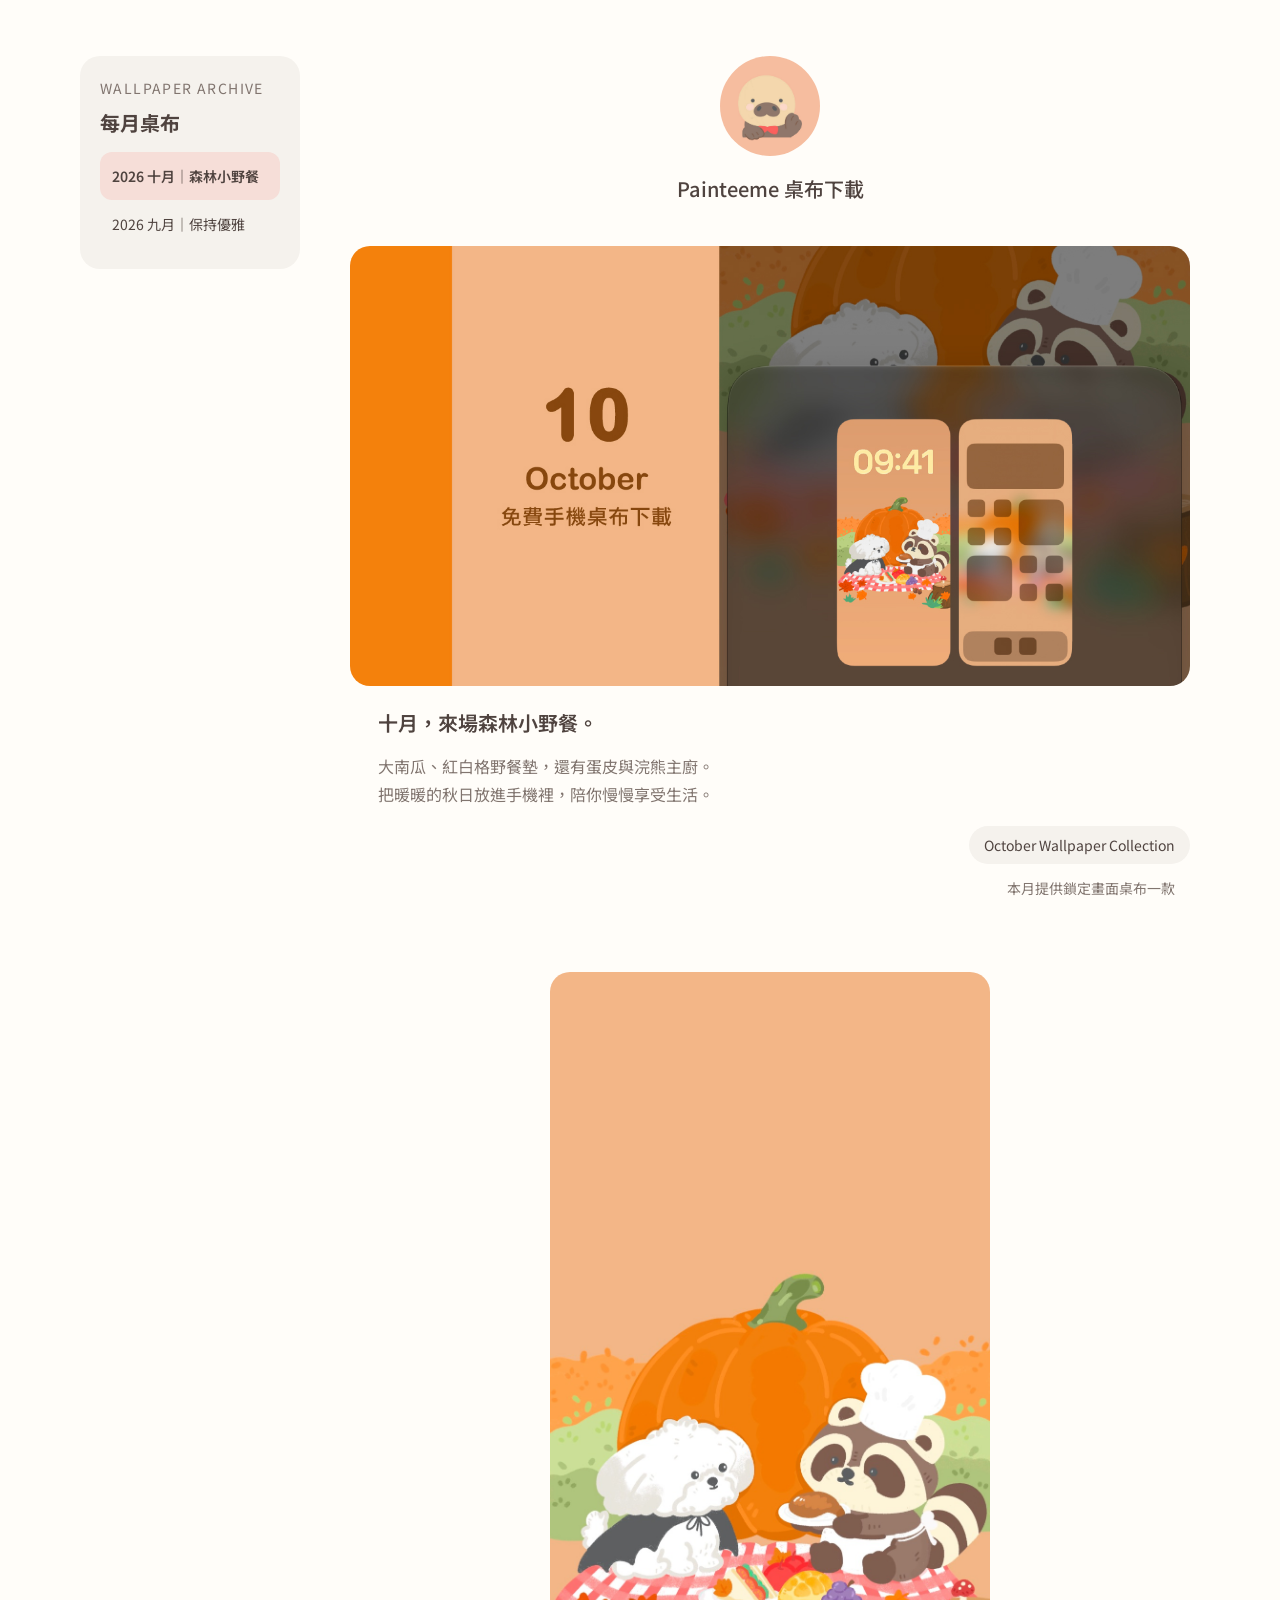
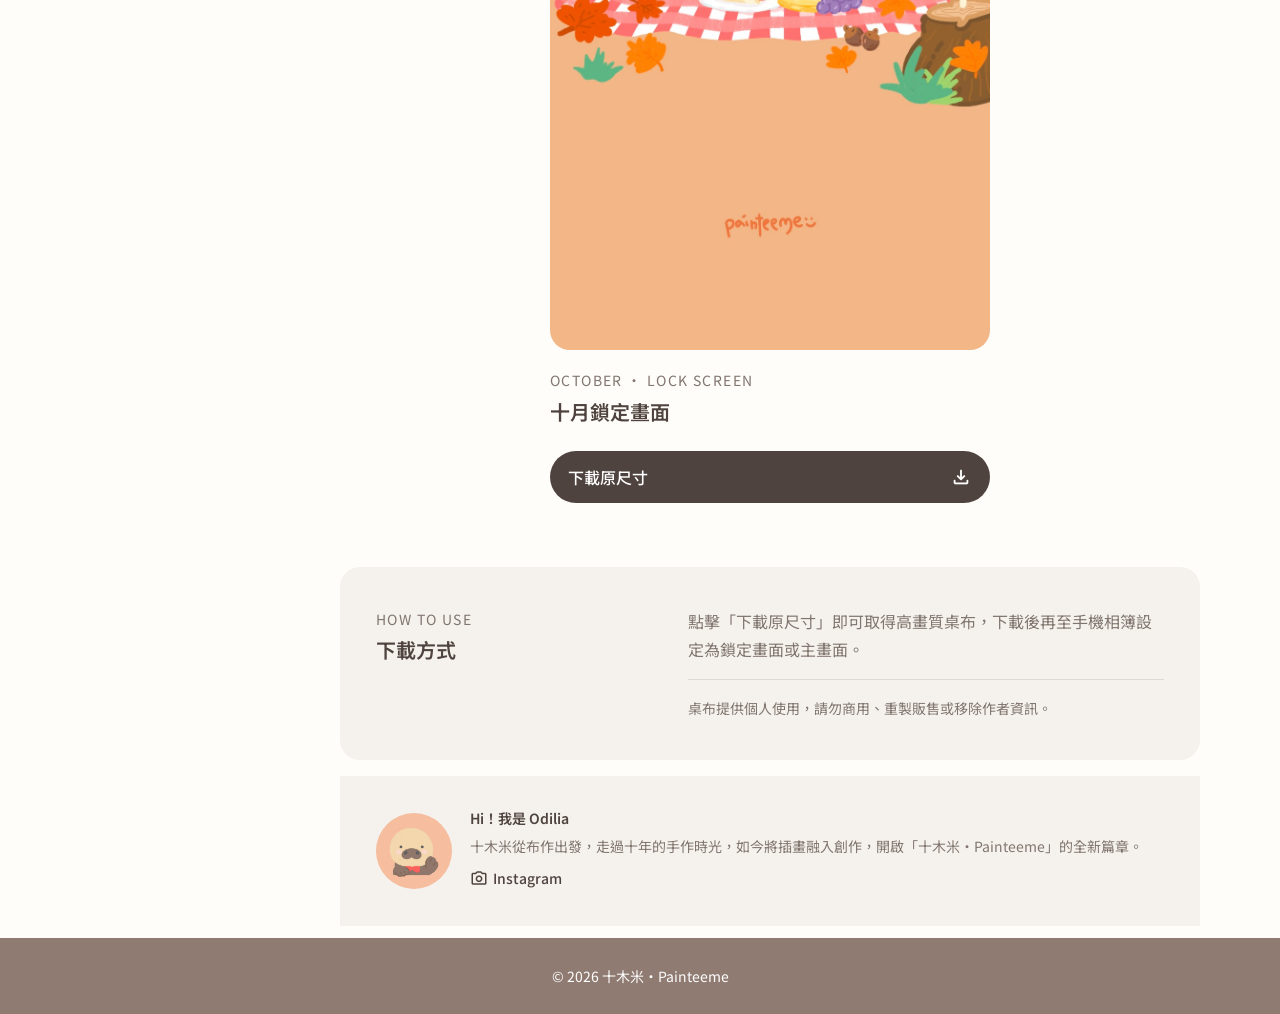
==== index.html @ 60a8b326 "Update Odilia introduction and 十木米・Painteeme brand order" ====
<!doctype html>
<html lang="zh-Hant">
<head>
  <meta charset="utf-8" />
  <meta name="viewport" content="width=device-width, initial-scale=1" />
  <meta name="theme-color" content="#fffdf9" />
  <meta
    name="description"
    content="Painteeme｜想當魚的小海牛，免費手機桌布下載。"
  />
  <title>Painteeme｜免費手機桌布下載</title>
  <link rel="shortcut icon" href="./assets/painteeme.ico" type="image/x-icon" />
  <link rel="preconnect" href="https://fonts.googleapis.com" />
  <link rel="preconnect" href="https://fonts.gstatic.com" crossorigin />
  <link
    href="https://fonts.googleapis.com/css2?family=Noto+Sans+TC:wght@400;500;600&amp;family=Noto+Sans:wght@400;500;600&amp;display=swap"
    rel="stylesheet"
  />
  <link
    rel="stylesheet"
    href="https://fonts.googleapis.com/css2?family=Material+Symbols+Rounded"
  />
  <link rel="stylesheet" href="./style.css" />
</head>
<body>
  <div class="page-shell">
    <nav class="month-nav" aria-label="桌布月份">
      <p class="section-kicker">WALLPAPER ARCHIVE</p>
      <h2>每月桌布</h2>
      <a href="#2026-10" data-month-link="2026-10">2026 十月｜森林小野餐</a>
      <a href="#2026-09" data-month-link="2026-09">2026 九月｜保持優雅</a>
    </nav>
    <div class="page-content">
    <header class="hero">
      <div class="brand-intro">
        <img
          class="brand-logo"
          src="./assets/jpg/brandsLOGO.jpg"
          alt="Painteeme 品牌 Logo"
          width="100"
          height="100"
        />
        <p>Painteeme 桌布下載</p>
      </div>

    </header>

    <main>
      <section id="2026-10" data-collection="2026-10" aria-label="十月桌布">
      <div class="hero-content">
        <img
          class="hero-banner"
          src="./assets/jpg/2026-10/banner.jpg"
          alt="十月秋日森林小野餐桌布，蛋皮與浣熊主廚的手機搭配示意"
          width="1280"
          height="670"
        />

        <div class="hero-copy">
          <h1>十月，來場森林小野餐。</h1>
          <p>
            大南瓜、紅白格野餐墊，還有蛋皮與浣熊主廚。<br />
            把暖暖的秋日放進手機裡，陪你慢慢享受生活。
          </p>
        </div>

        <div class="feature-meta">
          <p>October Wallpaper Collection</p>
          <p class="collection-note">本月提供鎖定畫面桌布一款</p>
        </div>
      </div>

      <section class="wallpaper-grid wallpaper-grid-single" aria-label="十月手機桌布下載">
        <article class="wallpaper-card">
          <div class="preview-wrap">
            <img src="./assets/jpg/2026-10/lockscreen.jpg"
              alt="十月秋日森林小野餐鎖定畫面：蛋皮與浣熊主廚在南瓜前野餐"
              class="preview" width="921" height="2048" draggable="false" />
          </div>
          <div class="card-body">
            <div>
              <p class="card-kicker">OCTOBER · LOCK SCREEN</p>
              <h2>十月鎖定畫面</h2>
            </div>
            <a class="download-btn" href="./assets/jpg/2026-10/lockscreen.jpg"
              download="painteeme-2026-10-lockscreen.jpg"
              data-month="2026-10" data-wallpaper="lockscreen"
              aria-label="下載十月鎖定畫面桌布原尺寸">
              <span>下載原尺寸</span>
              <span class="material-symbols-rounded" aria-hidden="true">download</span>
            </a>
          </div>
        </article>
      </section>

      </section>
      <section id="2026-09" data-collection="2026-09" aria-label="九月桌布">
        <div class="hero-content">
          <img class="hero-banner" src="./assets/jpg/banner.jpg"
            alt="九月小海牛桌布的鎖定畫面與主畫面示意" width="1280" height="670" />
          <div class="hero-copy">
            <h1>九月，保持優雅。</h1>
            <p>柔柔的雲、淺紫色桔梗，還有一隻慢慢過生活的小海牛。<br />把九月放進手機裡，陪你每天留一點溫柔。</p>
          </div>
          <div class="feature-meta">
            <p>September Wallpaper Collection</p>
            <time datetime="2026-08-31">2026年08月31日</time>
          </div>
        </div>
      <section class="wallpaper-grid" aria-label="九月手機桌布下載">
        <article class="wallpaper-card">
          <div class="preview-wrap">
            <img
              src="./assets/jpg/lockscreen.jpg"
              alt="Painteeme 鎖定畫面桌布預覽"
              class="preview"
              onerror="this.onerror=null;this.src='./assets/svg/lockscreen-placeholder.svg'"
              draggable="false"
            />
          </div>
          <div class="card-body">
            <div>
              <p class="card-kicker">LOCK SCREEN</p>
              <h2>鎖定畫面</h2>
            </div>
            <a
              class="download-btn"
              href="./assets/jpg/lockscreen.jpg"
              download="painteeme-2026-09-lockscreen.jpg"
              data-month="2026-09"
              data-wallpaper="lockscreen"
              aria-label="下載鎖定畫面桌布原尺寸"
            >
              <span>下載原尺寸</span>
              <span class="material-symbols-rounded" aria-hidden="true">download</span>
            </a>
          </div>
        </article>

        <article class="wallpaper-card">
          <div class="preview-wrap">
            <img
              src="./assets/jpg/homescreen.jpg"
              alt="Painteeme 主畫面桌布預覽"
              class="preview"
              onerror="this.onerror=null;this.src='./assets/svg/homescreen-placeholder.svg'"
              draggable="false"
            />
          </div>
          <div class="card-body">
            <div>
              <p class="card-kicker">HOME SCREEN</p>
              <h2>主畫面</h2>
            </div>
            <a
              class="download-btn"
              href="./assets/jpg/homescreen.jpg"
              download="painteeme-2026-09-homescreen.jpg"
              data-month="2026-09"
              data-wallpaper="homescreen"
              aria-label="下載主畫面桌布原尺寸"
            >
              <span>下載原尺寸</span>
              <span class="material-symbols-rounded" aria-hidden="true">download</span>
            </a>
          </div>
        </article>
      </section>

      </section>

      <section class="usage" aria-labelledby="usage-title">
        <div class="usage-heading">
          <p class="section-kicker">HOW TO USE</p>
          <h2 id="usage-title">下載方式</h2>
        </div>
        <div class="usage-copy">
          <p>
            點擊「下載原尺寸」即可取得高畫質桌布，下載後再至手機相簿設定為鎖定畫面或主畫面。
          </p>
          <p class="copyright-note">
            桌布提供個人使用，請勿商用、重製販售或移除作者資訊。
          </p>
        </div>
      </section>

      <section class="brand-profile" aria-label="關於十木米・Painteeme">
        <img
          class="profile-logo"
          src="./assets/jpg/brandsLOGO.jpg"
          alt=""
          width="76"
          height="76"
        />
        <div class="profile-copy">
          <h2>Hi！我是 Odilia</h2>
          <p>十木米從布作出發，走過十年的手作時光，如今將插畫融入創作，開啟「十木米・Painteeme」的全新篇章。</p>
          <a
            class="instagram-link"
            href="https://www.instagram.com/painteeme/"
            target="_blank"
            rel="noopener noreferrer"
          >
            <span class="material-symbols-rounded" aria-hidden="true">photo_camera</span>
            <span>Instagram</span>
          </a>
        </div>
      </section>
    </main>
    </div>
  </div>

  <footer class="site-footer">
    <p>© 2026 十木米・Painteeme</p>
  </footer>

  <script src="./script.js"></script>
</body>
</html>
---- style.css ----
:root {
  --bg: #fffdf9;
  --paper: #f5f2ed;
  --ink: #4f433f;
  --muted: #81756f;
  --soft-pink: #f6ded8;
  --lavender: #ded7e7;
  --footer: #8f7b72;
  --font-title: 20px;
  --font-body: 16px;
  --font-small: 14px;
  --radius-large: 20px;
  --radius-medium: 16px;
}

* {
  box-sizing: border-box;
}

body {
  margin: 0;
  color: var(--ink);
  background: var(--bg);
  font-family: "Noto Sans TC", "Noto Sans", sans-serif;
  font-size: var(--font-body);
  line-height: 1.75;
  overflow-wrap: break-word;
}

a {
  color: inherit;
}

p,
h1,
h2 {
  margin-top: 0;
}

.page-shell {
  width: min(calc(100% - 32px), 440px);
  margin-inline: auto;
  padding-top: 39px;
}

.hero {
  display: flex;
  flex-direction: column;
  align-items: center;
  gap: 48px;
}

.brand-intro {
  display: flex;
  flex-direction: column;
  align-items: center;
  text-align: center;
}

.brand-logo,
.profile-logo {
  display: block;
  border-radius: 50%;
  object-fit: cover;
}

.brand-logo {
  width: 100px;
  height: 100px;
}

.brand-intro p {
  margin: 15px 0 0;
  font-size: var(--font-title);
  font-weight: 500;
}

.hero-content {
  width: 100%;
}

.hero-banner {
  display: block;
  width: 100%;
  height: auto;
  border-radius: var(--radius-large);
}

.hero-copy {
  padding: 22px 23px 0;
}

.hero-copy h1,
.card-body h2,
.usage h2,
.profile-copy h2 {
  font-size: var(--font-title);
  line-height: 1.5;
  font-weight: 600;
}

.hero-copy h1 {
  margin-bottom: 14px;
}

.hero-copy p {
  margin-bottom: 0;
  color: var(--muted);
  font-size: var(--font-body);
}

.feature-meta {
  display: flex;
  flex-direction: column;
  align-items: flex-end;
  gap: 5px;
  margin-top: 18px;
  font-size: var(--font-small);
}

.feature-meta p {
  margin-bottom: 0;
  padding: 7px 15px;
  border-radius: 999px;
  background: var(--paper);
}

.feature-meta time {
  color: var(--muted);
}

.wallpaper-grid {
  display: grid;
  grid-template-columns: minmax(0, 1fr);
  gap: 52px;
  padding-block: 40px 48px;
}

.wallpaper-card {
  min-width: 0;
}

.preview-wrap {
  width: 100%;
}

.preview {
  display: block;
  width: 100%;
  height: auto;
  border-radius: var(--radius-large);
  -webkit-user-select: none;
  user-select: none;
  -webkit-touch-callout: none;
  -webkit-user-drag: none;
}

.card-body {
  display: flex;
  flex-direction: column;
  gap: 18px;
  padding-top: 18px;
}

.card-kicker,
.section-kicker {
  margin-bottom: 4px;
  color: var(--muted);
  font-size: var(--font-small);
  letter-spacing: 0.1em;
}

.card-body h2 {
  margin-bottom: 0;
}

.download-btn {
  min-height: 52px;
  width: 100%;
  padding: 12px 18px;
  border-radius: 999px;
  display: inline-flex;
  align-items: center;
  justify-content: space-between;
  gap: 16px;
  color: #fff;
  background: var(--ink);
  font-size: var(--font-body);
  font-weight: 500;
  line-height: 1.5;
  text-decoration: none;
}

.download-btn:focus-visible,
.instagram-link:focus-visible {
  outline: 3px solid var(--lavender);
  outline-offset: 4px;
}

.material-symbols-rounded {
  flex: 0 0 auto;
  font-size: 22px;
  line-height: 1;
  font-variation-settings: "FILL" 0, "wght" 400, "GRAD" 0, "opsz" 24;
}

.usage {
  padding: 26px 24px;
  border-radius: var(--radius-large);
  background: var(--paper);
}

.usage h2 {
  margin-bottom: 18px;
}

.usage-copy {
  max-width: 620px;
}

.usage-copy > p {
  color: var(--muted);
}

.copyright-note {
  margin-bottom: 0;
  padding-top: 16px;
  border-top: 1px solid rgba(79, 67, 63, 0.14);
  font-size: var(--font-small);
}

.brand-profile {
  display: grid;
  grid-template-columns: 76px minmax(0, 1fr);
  gap: 18px;
  align-items: center;
  margin-top: 12px;
  padding: 28px 24px;
  background: var(--paper);
}

.profile-logo {
  width: 76px;
  height: 76px;
}

.profile-copy h2 {
  margin-bottom: 5px;
  font-size: var(--font-small);
}

.profile-copy p {
  margin-bottom: 7px;
  color: var(--muted);
  font-size: var(--font-small);
}

.instagram-link {
  width: fit-content;
  display: inline-flex;
  align-items: center;
  gap: 5px;
  font-size: var(--font-small);
  font-weight: 500;
  text-decoration: none;
}

.instagram-link .material-symbols-rounded {
  font-size: 18px;
}

.site-footer {
  min-height: 76px;
  margin-top: 12px;
  padding: 24px 16px;
  display: flex;
  align-items: center;
  justify-content: center;
  color: #fff;
  background: var(--footer);
  font-size: var(--font-small);
  text-align: center;
}

.site-footer p {
  margin-bottom: 0;
}

@media (min-width: 760px) {
  .page-shell {
    width: min(calc(100% - 64px), 960px);
    padding-top: 48px;
  }

  .hero {
    gap: 56px;
  }

  .hero-content {
    width: min(100%, 780px);
  }

  .hero-copy {
    padding-inline: 28px;
  }

  .wallpaper-grid {
    grid-template-columns: repeat(2, minmax(0, 1fr));
    gap: 28px;
    padding-block: 48px 56px;
  }

  .usage {
    display: grid;
    grid-template-columns: minmax(180px, 0.7fr) minmax(0, 1.3fr);
    gap: 40px;
    padding: 34px 30px;
  }

  .usage h2 {
    margin-bottom: 0;
  }

  .brand-profile {
    grid-template-columns: 76px minmax(0, 1fr);
    padding: 30px;
  }
}

@media (min-width: 1024px) {
  .page-shell {
    width: min(calc(100% - 96px), 1120px);
    padding-top: 56px;
  }

  .hero {
    gap: 64px;
  }

  .hero-content {
    width: min(100%, 840px);
  }

  .wallpaper-grid {
    gap: 40px;
    padding-block: 64px;
  }

  .card-body {
    flex-direction: row;
    align-items: flex-end;
    justify-content: space-between;
    gap: 24px;
  }

  .download-btn {
    width: 180px;
  }

  .usage {
    grid-template-columns: minmax(240px, 0.7fr) minmax(0, 1.3fr);
    gap: 56px;
    padding: 40px 36px;
  }

  .brand-profile {
    grid-template-columns: 76px minmax(0, 1fr);
    margin-top: 16px;
    padding: 32px 36px;
  }
}

/* 每月只有一款時，在桌機置中呈現，手機維持單欄。 */
.wallpaper-grid-single {
  grid-template-columns: minmax(0, 1fr);
  width: min(100%, 440px);
  margin-inline: auto;
}
.wallpaper-grid-single .card-body {
  flex-direction: column;
  align-items: stretch;
}
.wallpaper-grid-single .download-btn { width: 100%; }
.feature-meta .collection-note { background: none; color: var(--muted); }

[hidden] { display: none !important; }
.page-content { min-width: 0; }
.page-content .hero { margin-bottom: 40px; }
main > section[data-collection] > .hero-content { margin-inline: auto; }
.month-nav { margin-bottom: 32px; padding: 20px; background: var(--paper); border-radius: var(--radius-large); }
.month-nav h2 { font-size: var(--font-title); margin-bottom: 12px; }
.month-nav a { display: block; padding: 12px; border-radius: 12px; font-size: var(--font-small); text-decoration: none; }
.month-nav a[aria-current="page"] { background: var(--soft-pink); font-weight: 600; }
.month-nav a:focus-visible { outline: 3px solid var(--lavender); outline-offset: 3px; }
@media (min-width: 1024px) {
  .page-shell { display: grid; grid-template-columns: 220px minmax(0, 1fr); gap: 40px; }
  .month-nav { position: sticky; top: 24px; align-self: start; }
}
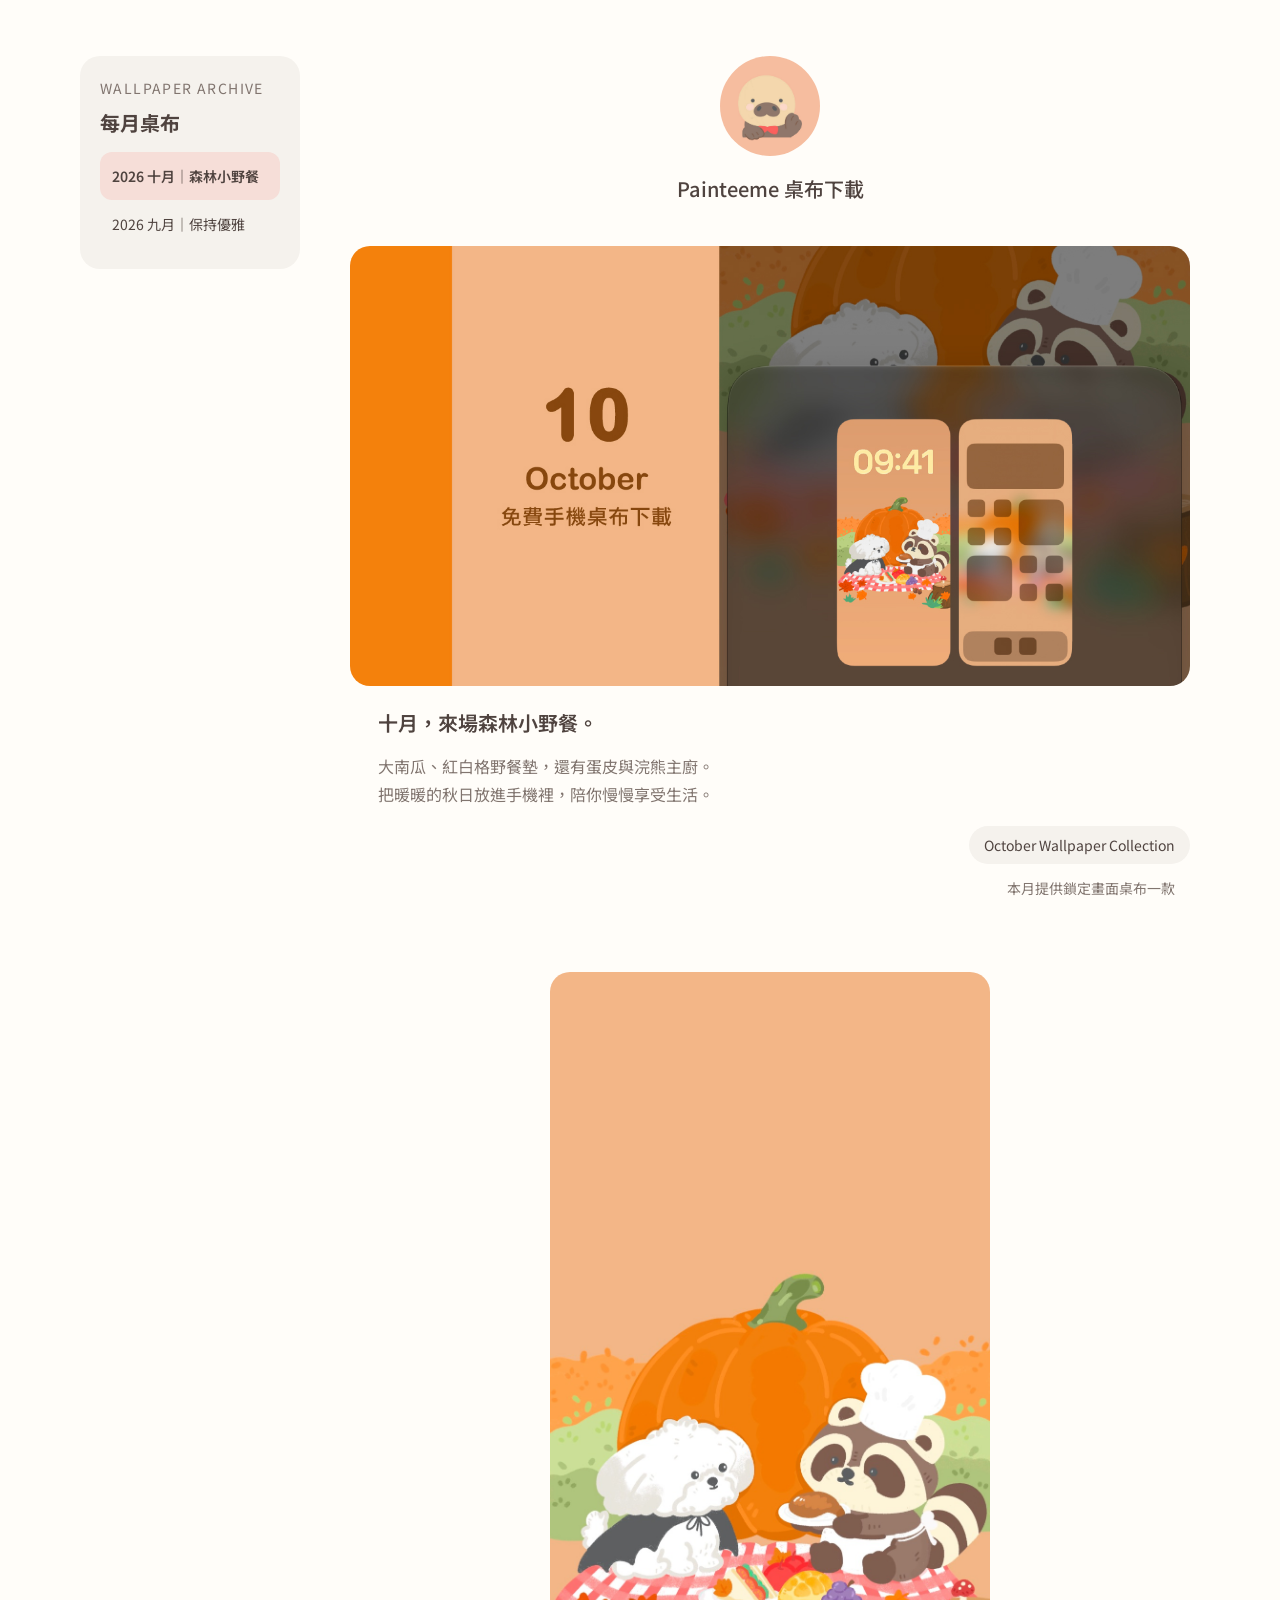
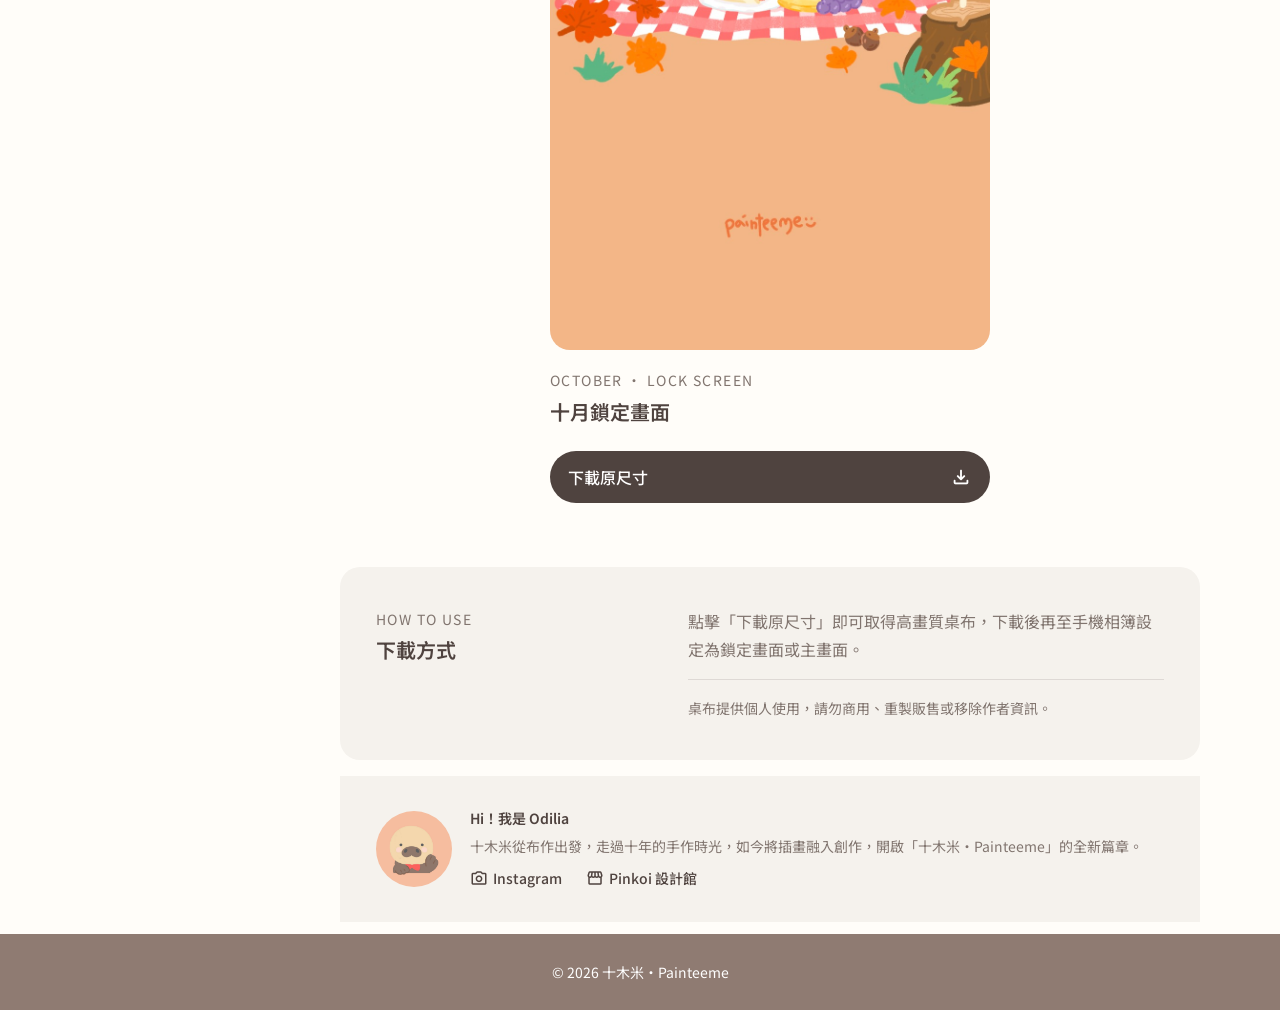
==== commit 9fca592c: "Add Pinkoi design shop beside Instagram with wrapping links" ====
--- a/index.html
+++ b/index.html
@@ -195,6 +195,7 @@
         <div class="profile-copy">
           <h2>Hi！我是 Odilia</h2>
           <p>十木米從布作出發，走過十年的手作時光，如今將插畫融入創作，開啟「十木米・Painteeme」的全新篇章。</p>
+          <div class="profile-links">
           <a
             class="instagram-link"
             href="https://www.instagram.com/painteeme/"
@@ -204,6 +205,16 @@
             <span class="material-symbols-rounded" aria-hidden="true">photo_camera</span>
             <span>Instagram</span>
           </a>
+          <a
+            class="instagram-link"
+            href="https://www.pinkoi.com/store/lorenzamanos"
+            target="_blank"
+            rel="noopener noreferrer"
+          >
+            <span class="material-symbols-rounded" aria-hidden="true">storefront</span>
+            <span>Pinkoi 設計館</span>
+          </a>
+          </div>
         </div>
       </section>
     </main>
--- a/style.css
+++ b/style.css
@@ -255,6 +255,12 @@
   font-size: var(--font-small);
 }
 
+.profile-links {
+  display: flex;
+  flex-wrap: wrap;
+  gap: 12px 24px;
+}
+
 .instagram-link {
   width: fit-content;
   display: inline-flex;
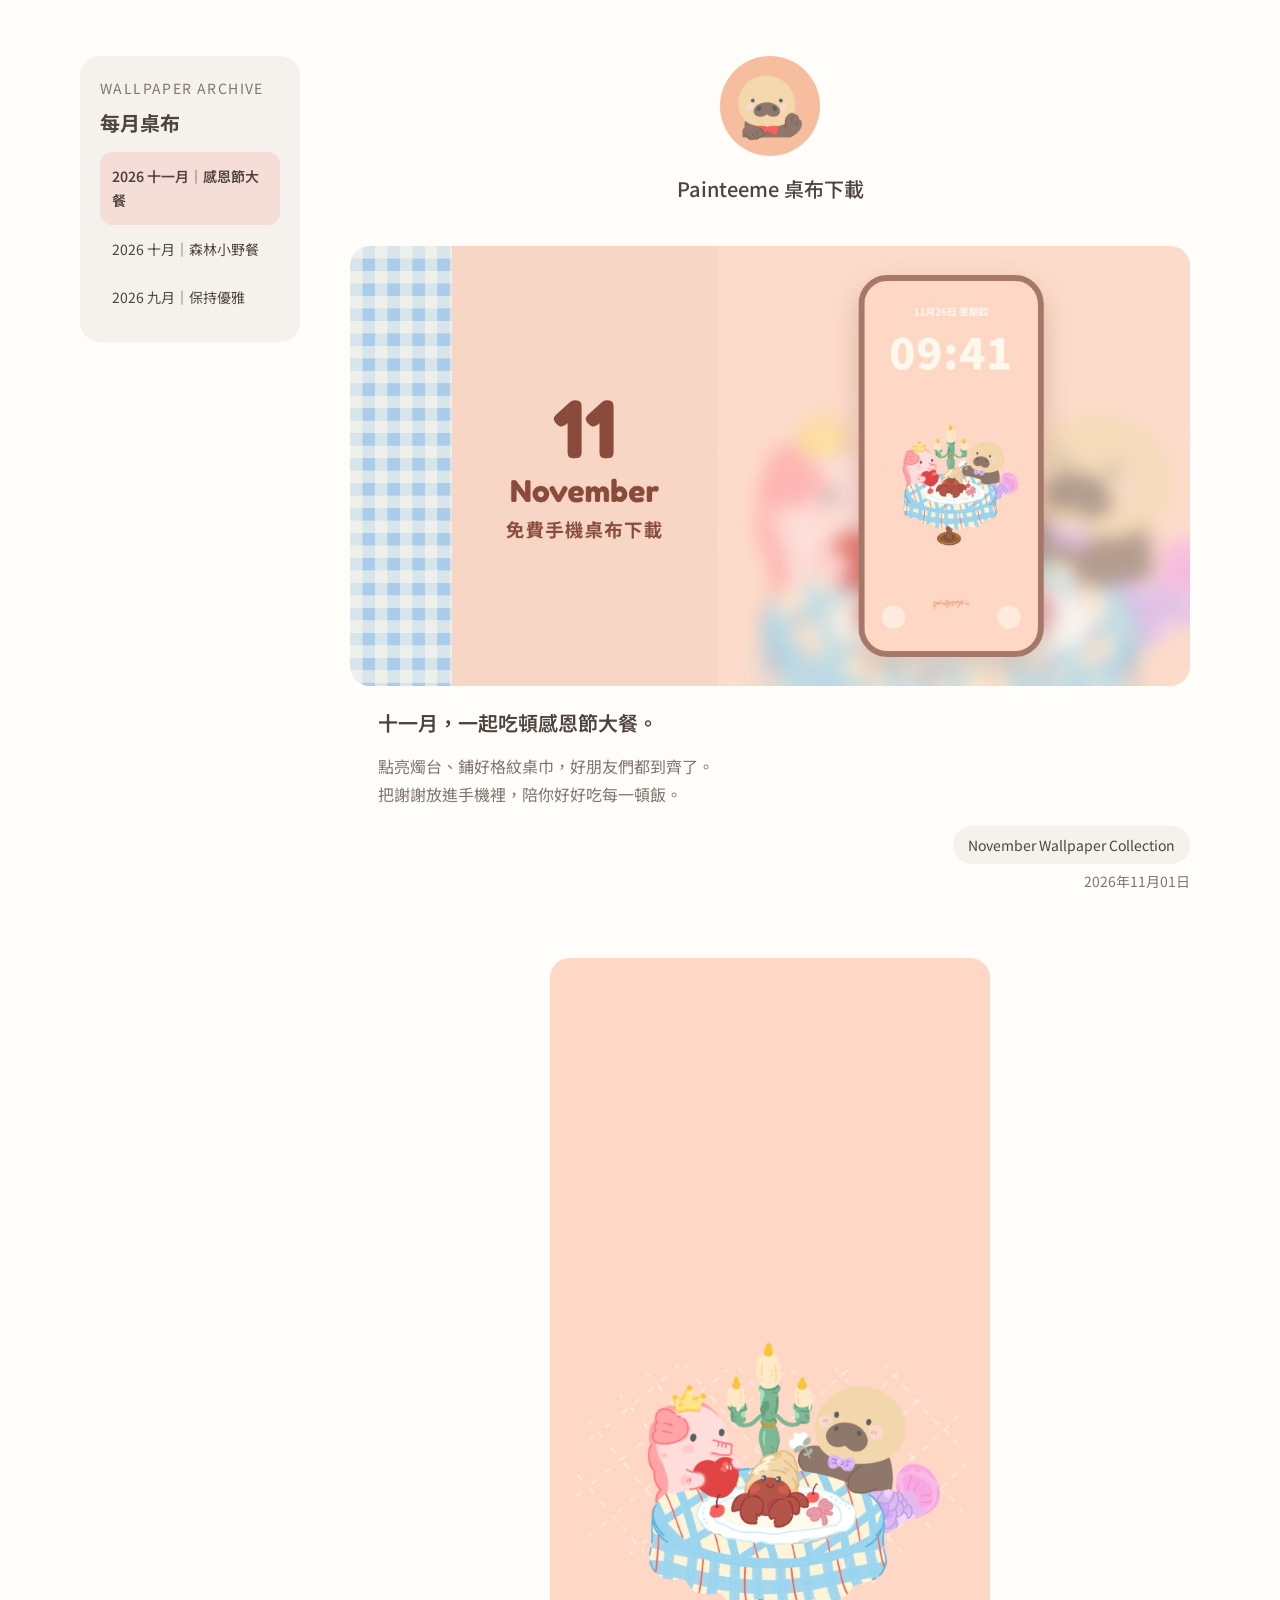
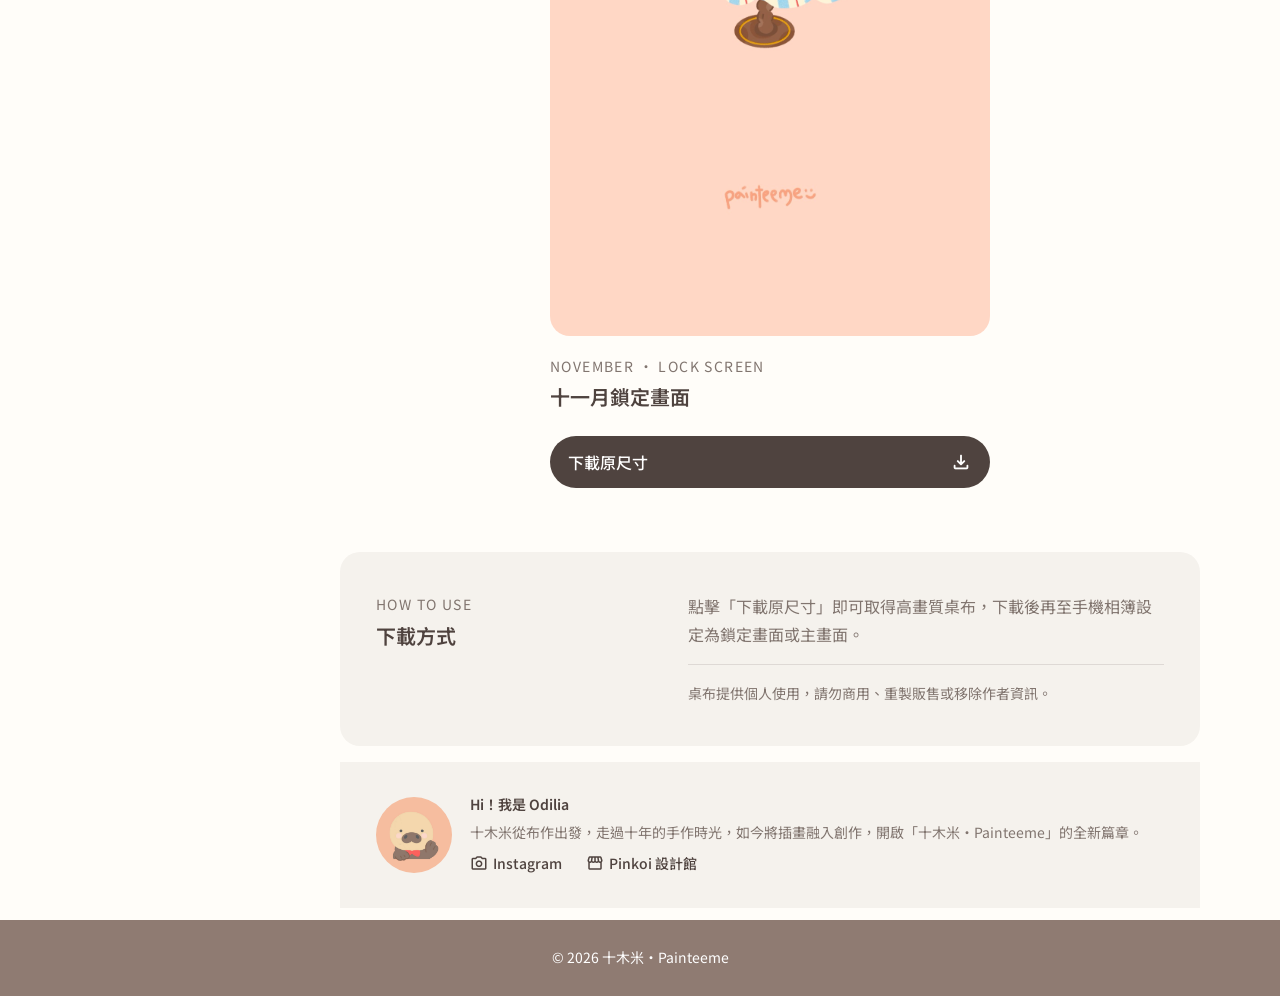
==== commit ad5e1b91: "新增 2026 年 11 月桌布：感恩節大餐 Co-Authored-By: Claude Opus 5.5 <noreply@anthropic.com> Claude-Session: https" ====
--- a/index.html
+++ b/index.html
@@ -20,13 +20,14 @@
     rel="stylesheet"
     href="https://fonts.googleapis.com/css2?family=Material+Symbols+Rounded"
   />
-  <link rel="stylesheet" href="./style.css" />
+  <link rel="stylesheet" href="./style.2c730bf62d66.css" />
 </head>
 <body>
   <div class="page-shell">
     <nav class="month-nav" aria-label="桌布月份">
       <p class="section-kicker">WALLPAPER ARCHIVE</p>
       <h2>每月桌布</h2>
+      <a href="#2026-11" data-month-link="2026-11">2026 十一月｜感恩節大餐</a>
       <a href="#2026-10" data-month-link="2026-10">2026 十月｜森林小野餐</a>
       <a href="#2026-09" data-month-link="2026-09">2026 九月｜保持優雅</a>
     </nav>
@@ -46,6 +47,54 @@
     </header>
 
     <main>
+      <section id="2026-11" data-collection="2026-11" aria-label="十一月桌布">
+      <div class="hero-content">
+        <img
+          class="hero-banner"
+          src="./assets/jpg/2026-11/banner.jpg"
+          alt="十一月感恩節大餐桌布的鎖定畫面示意"
+          width="1280"
+          height="670"
+        />
+
+        <div class="hero-copy">
+          <h1>十一月，一起吃頓感恩節大餐。</h1>
+          <p>
+            點亮燭台、鋪好格紋桌巾，好朋友們都到齊了。<br />
+            把謝謝放進手機裡，陪你好好吃每一頓飯。
+          </p>
+        </div>
+
+        <div class="feature-meta">
+          <p>November Wallpaper Collection</p>
+          <time datetime="2026-11-01">2026年11月01日</time>
+        </div>
+      </div>
+
+      <section class="wallpaper-grid wallpaper-grid-single" aria-label="十一月手機桌布下載">
+        <article class="wallpaper-card">
+          <div class="preview-wrap">
+            <img src="./assets/jpg/2026-11/lockscreen.jpg"
+              alt="十一月感恩節大餐鎖定畫面：小海牛和好朋友們圍著燭台與格紋餐桌吃大餐"
+              class="preview" width="1159" height="2576" draggable="false" />
+          </div>
+          <div class="card-body">
+            <div>
+              <p class="card-kicker">NOVEMBER · LOCK SCREEN</p>
+              <h2>十一月鎖定畫面</h2>
+            </div>
+            <a class="download-btn" href="./assets/jpg/2026-11/lockscreen.jpg"
+              download="painteeme-2026-11-lockscreen.jpg"
+              data-month="2026-11" data-wallpaper="lockscreen"
+              aria-label="下載十一月鎖定畫面桌布原尺寸">
+              <span>下載原尺寸</span>
+              <span class="material-symbols-rounded" aria-hidden="true">download</span>
+            </a>
+          </div>
+        </article>
+      </section>
+
+      </section>
       <section id="2026-10" data-collection="2026-10" aria-label="十月桌布">
       <div class="hero-content">
         <img
@@ -225,6 +274,6 @@
     <p>© 2026 十木米・Painteeme</p>
   </footer>
 
-  <script src="./script.js"></script>
+  <script src="./script.a0033b4293b8.js"></script>
 </body>
 </html>
--- a/style.2c730bf62d66.css
+++ b/style.2c730bf62d66.css
@@ -0,0 +1,404 @@
+:root {
+  --bg: #fffdf9;
+  --paper: #f5f2ed;
+  --ink: #4f433f;
+  --muted: #81756f;
+  --soft-pink: #f6ded8;
+  --lavender: #ded7e7;
+  --footer: #8f7b72;
+  --font-title: 20px;
+  --font-body: 16px;
+  --font-small: 14px;
+  --radius-large: 20px;
+  --radius-medium: 16px;
+}
+
+* {
+  box-sizing: border-box;
+}
+
+body {
+  margin: 0;
+  color: var(--ink);
+  background: var(--bg);
+  font-family: "Noto Sans TC", "Noto Sans", sans-serif;
+  font-size: var(--font-body);
+  line-height: 1.75;
+  overflow-wrap: break-word;
+}
+
+a {
+  color: inherit;
+}
+
+p,
+h1,
+h2 {
+  margin-top: 0;
+}
+
+.page-shell {
+  width: min(calc(100% - 32px), 440px);
+  margin-inline: auto;
+  padding-top: 39px;
+}
+
+.hero {
+  display: flex;
+  flex-direction: column;
+  align-items: center;
+  gap: 48px;
+}
+
+.brand-intro {
+  display: flex;
+  flex-direction: column;
+  align-items: center;
+  text-align: center;
+}
+
+.brand-logo,
+.profile-logo {
+  display: block;
+  border-radius: 50%;
+  object-fit: cover;
+}
+
+.brand-logo {
+  width: 100px;
+  height: 100px;
+}
+
+.brand-intro p {
+  margin: 15px 0 0;
+  font-size: var(--font-title);
+  font-weight: 500;
+}
+
+.hero-content {
+  width: 100%;
+}
+
+.hero-banner {
+  display: block;
+  width: 100%;
+  height: auto;
+  border-radius: var(--radius-large);
+}
+
+.hero-copy {
+  padding: 22px 23px 0;
+}
+
+.hero-copy h1,
+.card-body h2,
+.usage h2,
+.profile-copy h2 {
+  font-size: var(--font-title);
+  line-height: 1.5;
+  font-weight: 600;
+}
+
+.hero-copy h1 {
+  margin-bottom: 14px;
+}
+
+.hero-copy p {
+  margin-bottom: 0;
+  color: var(--muted);
+  font-size: var(--font-body);
+}
+
+.feature-meta {
+  display: flex;
+  flex-direction: column;
+  align-items: flex-end;
+  gap: 5px;
+  margin-top: 18px;
+  font-size: var(--font-small);
+}
+
+.feature-meta p {
+  margin-bottom: 0;
+  padding: 7px 15px;
+  border-radius: 999px;
+  background: var(--paper);
+}
+
+.feature-meta time {
+  color: var(--muted);
+}
+
+.wallpaper-grid {
+  display: grid;
+  grid-template-columns: minmax(0, 1fr);
+  gap: 52px;
+  padding-block: 40px 48px;
+}
+
+.wallpaper-card {
+  min-width: 0;
+}
+
+.preview-wrap {
+  width: 100%;
+}
+
+.preview {
+  display: block;
+  width: 100%;
+  height: auto;
+  border-radius: var(--radius-large);
+  -webkit-user-select: none;
+  user-select: none;
+  -webkit-touch-callout: none;
+  -webkit-user-drag: none;
+}
+
+.card-body {
+  display: flex;
+  flex-direction: column;
+  gap: 18px;
+  padding-top: 18px;
+}
+
+.card-kicker,
+.section-kicker {
+  margin-bottom: 4px;
+  color: var(--muted);
+  font-size: var(--font-small);
+  letter-spacing: 0.1em;
+}
+
+.card-body h2 {
+  margin-bottom: 0;
+}
+
+.download-btn {
+  min-height: 52px;
+  width: 100%;
+  padding: 12px 18px;
+  border-radius: 999px;
+  display: inline-flex;
+  align-items: center;
+  justify-content: space-between;
+  gap: 16px;
+  color: #fff;
+  background: var(--ink);
+  font-size: var(--font-body);
+  font-weight: 500;
+  line-height: 1.5;
+  text-decoration: none;
+}
+
+.download-btn:focus-visible,
+.instagram-link:focus-visible {
+  outline: 3px solid var(--lavender);
+  outline-offset: 4px;
+}
+
+.material-symbols-rounded {
+  flex: 0 0 auto;
+  font-size: 22px;
+  line-height: 1;
+  font-variation-settings: "FILL" 0, "wght" 400, "GRAD" 0, "opsz" 24;
+}
+
+.usage {
+  padding: 26px 24px;
+  border-radius: var(--radius-large);
+  background: var(--paper);
+}
+
+.usage h2 {
+  margin-bottom: 18px;
+}
+
+.usage-copy {
+  max-width: 620px;
+}
+
+.usage-copy > p {
+  color: var(--muted);
+}
+
+.copyright-note {
+  margin-bottom: 0;
+  padding-top: 16px;
+  border-top: 1px solid rgba(79, 67, 63, 0.14);
+  font-size: var(--font-small);
+}
+
+.brand-profile {
+  display: grid;
+  grid-template-columns: 76px minmax(0, 1fr);
+  gap: 18px;
+  align-items: center;
+  margin-top: 12px;
+  padding: 28px 24px;
+  background: var(--paper);
+}
+
+.profile-logo {
+  width: 76px;
+  height: 76px;
+}
+
+.profile-copy h2 {
+  margin-bottom: 5px;
+  font-size: var(--font-small);
+}
+
+.profile-copy p {
+  margin-bottom: 7px;
+  color: var(--muted);
+  font-size: var(--font-small);
+}
+
+.profile-links {
+  display: flex;
+  flex-wrap: wrap;
+  gap: 12px 24px;
+}
+
+.instagram-link {
+  width: fit-content;
+  display: inline-flex;
+  align-items: center;
+  gap: 5px;
+  font-size: var(--font-small);
+  font-weight: 500;
+  text-decoration: none;
+}
+
+.instagram-link .material-symbols-rounded {
+  font-size: 18px;
+}
+
+.site-footer {
+  min-height: 76px;
+  margin-top: 12px;
+  padding: 24px 16px;
+  display: flex;
+  align-items: center;
+  justify-content: center;
+  color: #fff;
+  background: var(--footer);
+  font-size: var(--font-small);
+  text-align: center;
+}
+
+.site-footer p {
+  margin-bottom: 0;
+}
+
+@media (min-width: 760px) {
+  .page-shell {
+    width: min(calc(100% - 64px), 960px);
+    padding-top: 48px;
+  }
+
+  .hero {
+    gap: 56px;
+  }
+
+  .hero-content {
+    width: min(100%, 780px);
+  }
+
+  .hero-copy {
+    padding-inline: 28px;
+  }
+
+  .wallpaper-grid {
+    grid-template-columns: repeat(2, minmax(0, 1fr));
+    gap: 28px;
+    padding-block: 48px 56px;
+  }
+
+  .usage {
+    display: grid;
+    grid-template-columns: minmax(180px, 0.7fr) minmax(0, 1.3fr);
+    gap: 40px;
+    padding: 34px 30px;
+  }
+
+  .usage h2 {
+    margin-bottom: 0;
+  }
+
+  .brand-profile {
+    grid-template-columns: 76px minmax(0, 1fr);
+    padding: 30px;
+  }
+}
+
+@media (min-width: 1024px) {
+  .page-shell {
+    width: min(calc(100% - 96px), 1120px);
+    padding-top: 56px;
+  }
+
+  .hero {
+    gap: 64px;
+  }
+
+  .hero-content {
+    width: min(100%, 840px);
+  }
+
+  .wallpaper-grid {
+    gap: 40px;
+    padding-block: 64px;
+  }
+
+  .card-body {
+    flex-direction: row;
+    align-items: flex-end;
+    justify-content: space-between;
+    gap: 24px;
+  }
+
+  .download-btn {
+    width: 180px;
+  }
+
+  .usage {
+    grid-template-columns: minmax(240px, 0.7fr) minmax(0, 1.3fr);
+    gap: 56px;
+    padding: 40px 36px;
+  }
+
+  .brand-profile {
+    grid-template-columns: 76px minmax(0, 1fr);
+    margin-top: 16px;
+    padding: 32px 36px;
+  }
+}
+
+/* 每月只有一款時，在桌機置中呈現，手機維持單欄。 */
+.wallpaper-grid-single {
+  grid-template-columns: minmax(0, 1fr);
+  width: min(100%, 440px);
+  margin-inline: auto;
+}
+.wallpaper-grid-single .card-body {
+  flex-direction: column;
+  align-items: stretch;
+}
+.wallpaper-grid-single .download-btn { width: 100%; }
+.feature-meta .collection-note { background: none; color: var(--muted); }
+
+[hidden] { display: none !important; }
+.page-content { min-width: 0; }
+.page-content .hero { margin-bottom: 40px; }
+main > section[data-collection] > .hero-content { margin-inline: auto; }
+.month-nav { margin-bottom: 32px; padding: 20px; background: var(--paper); border-radius: var(--radius-large); }
+.month-nav h2 { font-size: var(--font-title); margin-bottom: 12px; }
+.month-nav a { display: block; padding: 12px; border-radius: 12px; font-size: var(--font-small); text-decoration: none; }
+.month-nav a[aria-current="page"] { background: var(--soft-pink); font-weight: 600; }
+.month-nav a:focus-visible { outline: 3px solid var(--lavender); outline-offset: 3px; }
+@media (min-width: 1024px) {
+  .page-shell { display: grid; grid-template-columns: 220px minmax(0, 1fr); gap: 40px; }
+  .month-nav { position: sticky; top: 24px; align-self: start; }
+}
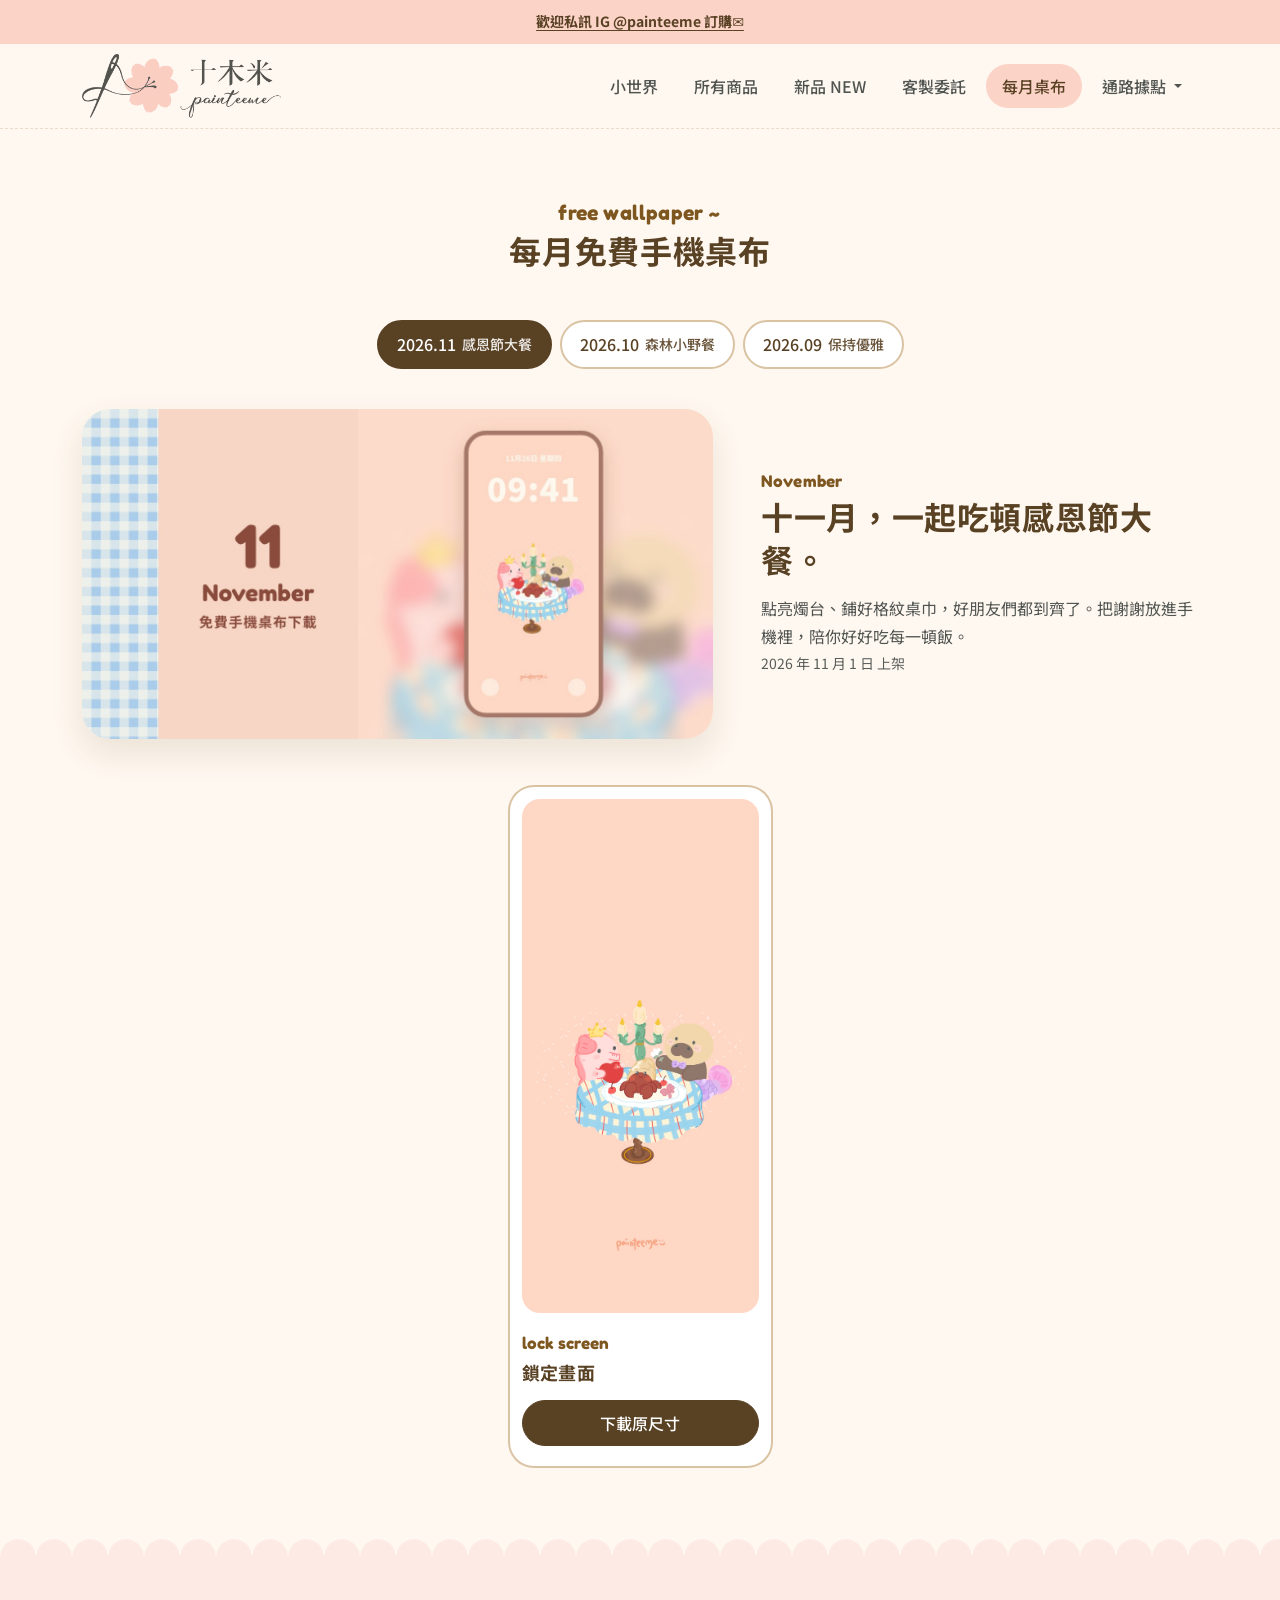
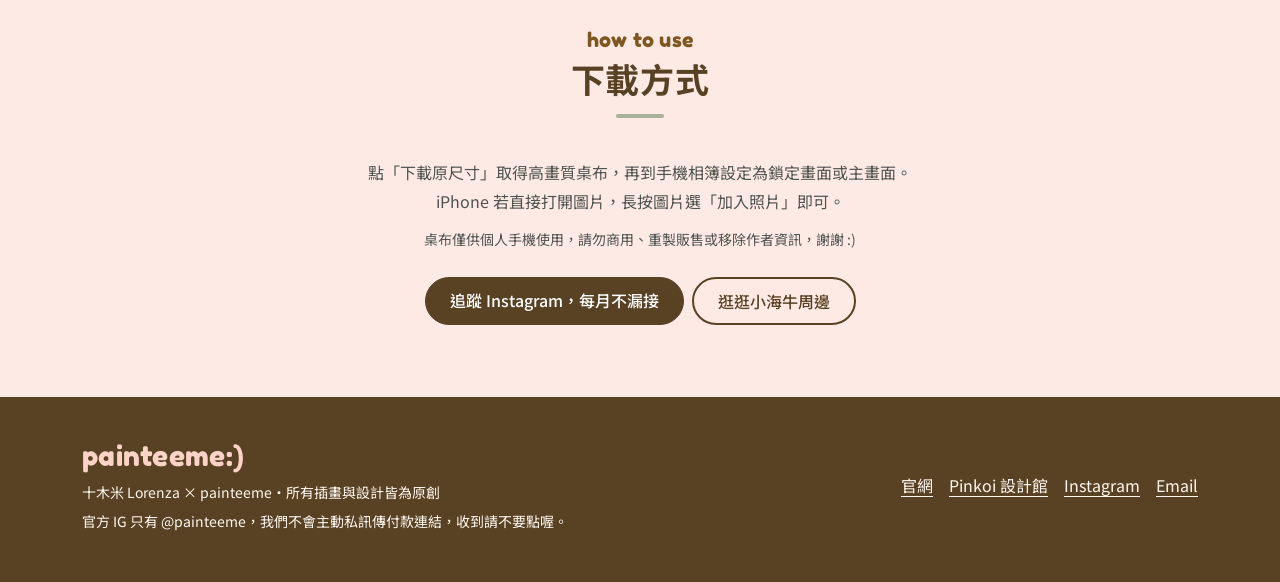
==== commit 659c9447: "桌布網站改成跟官網一致的風格 - 選單、頁尾、配色、字體沿用官網（Bootstrap 5.3.8＋共用 tokens.css／painteeme.css） - 月份切換改成膠囊按鈕，桌布卡片用 Boo" ====
--- a/index.html
+++ b/index.html
@@ -1,279 +1,191 @@
 <!doctype html>
-<html lang="zh-Hant">
+<html lang="zh-Hant-TW">
 <head>
-  <meta charset="utf-8" />
-  <meta name="viewport" content="width=device-width, initial-scale=1" />
-  <meta name="theme-color" content="#fffdf9" />
-  <meta
-    name="description"
-    content="Painteeme｜想當魚的小海牛，免費手機桌布下載。"
-  />
-  <title>Painteeme｜免費手機桌布下載</title>
-  <link rel="shortcut icon" href="./assets/painteeme.ico" type="image/x-icon" />
-  <link rel="preconnect" href="https://fonts.googleapis.com" />
-  <link rel="preconnect" href="https://fonts.gstatic.com" crossorigin />
-  <link
-    href="https://fonts.googleapis.com/css2?family=Noto+Sans+TC:wght@400;500;600&amp;family=Noto+Sans:wght@400;500;600&amp;display=swap"
-    rel="stylesheet"
-  />
-  <link
-    rel="stylesheet"
-    href="https://fonts.googleapis.com/css2?family=Material+Symbols+Rounded"
-  />
-  <link rel="stylesheet" href="./style.2c730bf62d66.css" />
+  <meta charset="utf-8">
+  <meta name="viewport" content="width=device-width, initial-scale=1">
+  <title>每月免費手機桌布｜十木米 painteeme</title>
+  <meta name="description" content="十木米 painteeme 每月一張「想當魚的小海牛」手機桌布，免費下載。">
+  <link rel="icon" href="/favicon.ico" sizes="any">
+  <link rel="icon" type="image/png" sizes="32x32" href="/assets/img/favicon-32.png">
+  <link rel="apple-touch-icon" href="/apple-touch-icon.png">
+  <meta property="og:type" content="website">
+  <meta property="og:site_name" content="十木米 painteeme">
+  <meta property="og:locale" content="zh_TW">
+  <meta property="og:title" content="每月免費手機桌布｜十木米 painteeme">
+  <meta property="og:description" content="每月一張「想當魚的小海牛」手機桌布，免費下載。">
+  <meta property="og:url" content="https://wallpaper.painteeme.com/">
+  <meta property="og:image" content="https://wallpaper.painteeme.com/assets/jpg/2026-11/banner.jpg">
+  <meta name="twitter:card" content="summary_large_image">
+  <meta name="theme-color" content="#FFF8F0">
+  <link rel="preconnect" href="https://fonts.googleapis.com">
+  <link rel="preconnect" href="https://fonts.gstatic.com" crossorigin>
+  <link href="https://fonts.googleapis.com/css2?family=Noto+Sans+TC:wght@400;500;700&display=swap" rel="stylesheet">
+  <link href="https://cdn.jsdelivr.net/npm/bootstrap@5.3.8/dist/css/bootstrap.min.css" rel="stylesheet" integrity="sha384-sRIl4kxILFvY47J16cr9ZwB07vP4J8+LH7qKQnuqkuIAvNWLzeN8tE5YBujZqJLB" crossorigin="anonymous">
+  <!-- 跟官網共用的配色與選單樣式（從 odiliawang-site/public/assets 複製） -->
+  <link rel="stylesheet" href="/assets/css/tokens.css?v=20261106">
+  <link rel="stylesheet" href="/assets/css/painteeme.css?v=20261106">
+  <!-- 桌布頁專用 -->
+  <link rel="stylesheet" href="/style.css?v=20261106">
 </head>
 <body>
-  <div class="page-shell">
-    <nav class="month-nav" aria-label="桌布月份">
-      <p class="section-kicker">WALLPAPER ARCHIVE</p>
-      <h2>每月桌布</h2>
-      <a href="#2026-11" data-month-link="2026-11">2026 十一月｜感恩節大餐</a>
-      <a href="#2026-10" data-month-link="2026-10">2026 十月｜森林小野餐</a>
-      <a href="#2026-09" data-month-link="2026-09">2026 九月｜保持優雅</a>
-    </nav>
-    <div class="page-content">
-    <header class="hero">
-      <div class="brand-intro">
-        <img
-          class="brand-logo"
-          src="./assets/jpg/brandsLOGO.jpg"
-          alt="Painteeme 品牌 Logo"
-          width="100"
-          height="100"
-        />
-        <p>Painteeme 桌布下載</p>
-      </div>
+<a class="skip-link" href="#main">跳到主要內容</a>
 
-    </header>
+<!-- ===== 選單：跟官網一樣（連結都指回 www.odiliawang.com） ===== -->
+<div class="announce" role="region" aria-label="訂購方式"><div class="container announce-in">
+  <a href="https://ig.me/m/painteeme" target="_blank" rel="noopener">歡迎私訊 IG @painteeme 訂購 <span aria-hidden="true">✉</span><span class="visually-hidden">（另開新視窗）</span></a>
+</div></div>
+<nav class="navbar navbar-expand-md pt-nav" aria-label="painteeme 選單">
+  <div class="container">
+    <a class="navbar-brand" href="https://www.odiliawang.com/painteeme/"><img class="logo" src="/assets/img/logo.png" alt="十木米 painteeme 首頁" width="716" height="230"></a>
+    <button class="navbar-toggler" type="button" data-bs-toggle="collapse" data-bs-target="#ptNav" aria-controls="ptNav" aria-expanded="false" aria-label="開啟選單">
+      <span class="navbar-toggler-icon"></span>
+    </button>
+    <div class="collapse navbar-collapse" id="ptNav">
+      <ul class="navbar-nav ms-auto align-items-md-center gap-md-1">
+        <li class="nav-item"><a class="nav-link" href="https://www.odiliawang.com/painteeme/">小世界</a></li>
+        <li class="nav-item"><a class="nav-link" href="https://www.odiliawang.com/painteeme/shop/">所有商品</a></li>
+        <li class="nav-item"><a class="nav-link" href="https://www.odiliawang.com/painteeme/new/">新品 NEW</a></li>
+        <li class="nav-item"><a class="nav-link" href="https://www.odiliawang.com/painteeme/custom/">客製委託</a></li>
+        <li class="nav-item"><a class="nav-link active" href="/" aria-current="page">每月桌布</a></li>
+        <li class="nav-item dropdown">
+          <button class="nav-link dropdown-toggle" type="button" data-bs-toggle="dropdown" aria-expanded="false">通路據點</button>
+          <ul class="dropdown-menu dropdown-menu-md-end">
+            <li><a class="dropdown-item" href="https://www.pinkoi.com/store/lorenzamanos" target="_blank" rel="noopener">Pinkoi 設計館 <span aria-hidden="true">↗</span><span class="visually-hidden">（另開新視窗）</span></a></li>
+            <li><a class="dropdown-item" href="https://www.odiliawang.com/painteeme/#spots-wrap">實體據點</a></li>
+          </ul>
+        </li>
+      </ul>
+    </div>
+  </div>
+</nav>
 
-    <main>
-      <section id="2026-11" data-collection="2026-11" aria-label="十一月桌布">
-      <div class="hero-content">
-        <img
-          class="hero-banner"
-          src="./assets/jpg/2026-11/banner.jpg"
-          alt="十一月感恩節大餐桌布的鎖定畫面示意"
-          width="1280"
-          height="670"
-        />
+<main id="main">
+  <section class="band" aria-labelledby="page-title">
+    <div class="container">
+      <div class="sec-head center"><p class="script eyebrow" aria-hidden="true">free wallpaper ~</p><h1 class="h2" id="page-title">每月免費手機桌布</h1></div>
 
-        <div class="hero-copy">
-          <h1>十一月，一起吃頓感恩節大餐。</h1>
-          <p>
-            點亮燭台、鋪好格紋桌巾，好朋友們都到齊了。<br />
-            把謝謝放進手機裡，陪你好好吃每一頓飯。
-          </p>
-        </div>
+      <!-- 月份切換。新增月份：最上面加一行（data-month-link 填 YYYY-MM），script.js 的 MONTHS 也要加 -->
+      <ul class="month-tabs" aria-label="選擇月份">
+        <li><a href="#2026-11" data-month-link="2026-11">2026.11<span class="m-title">感恩節大餐</span></a></li>
+        <li><a href="#2026-10" data-month-link="2026-10">2026.10<span class="m-title">森林小野餐</span></a></li>
+        <li><a href="#2026-09" data-month-link="2026-09">2026.09<span class="m-title">保持優雅</span></a></li>
+      </ul>
 
-        <div class="feature-meta">
-          <p>November Wallpaper Collection</p>
-          <time datetime="2026-11-01">2026年11月01日</time>
-        </div>
-      </div>
+      <!-- ===== 每個月一個 section；複製一整段改內容即可 =====
+           下載按鈕一定要有 data-month="YYYY-MM" 與 data-wallpaper="lockscreen" 或 "homescreen"（下載統計用） -->
 
-      <section class="wallpaper-grid wallpaper-grid-single" aria-label="十一月手機桌布下載">
-        <article class="wallpaper-card">
-          <div class="preview-wrap">
-            <img src="./assets/jpg/2026-11/lockscreen.jpg"
-              alt="十一月感恩節大餐鎖定畫面：小海牛和好朋友們圍著燭台與格紋餐桌吃大餐"
-              class="preview" width="1159" height="2576" draggable="false" />
-          </div>
-          <div class="card-body">
-            <div>
-              <p class="card-kicker">NOVEMBER · LOCK SCREEN</p>
-              <h2>十一月鎖定畫面</h2>
-            </div>
-            <a class="download-btn" href="./assets/jpg/2026-11/lockscreen.jpg"
-              download="painteeme-2026-11-lockscreen.jpg"
-              data-month="2026-11" data-wallpaper="lockscreen"
-              aria-label="下載十一月鎖定畫面桌布原尺寸">
-              <span>下載原尺寸</span>
-              <span class="material-symbols-rounded" aria-hidden="true">download</span>
-            </a>
-          </div>
-        </article>
-      </section>
-
-      </section>
-      <section id="2026-10" data-collection="2026-10" aria-label="十月桌布">
-      <div class="hero-content">
-        <img
-          class="hero-banner"
-          src="./assets/jpg/2026-10/banner.jpg"
-          alt="十月秋日森林小野餐桌布，蛋皮與浣熊主廚的手機搭配示意"
-          width="1280"
-          height="670"
-        />
-
-        <div class="hero-copy">
-          <h1>十月，來場森林小野餐。</h1>
-          <p>
-            大南瓜、紅白格野餐墊，還有蛋皮與浣熊主廚。<br />
-            把暖暖的秋日放進手機裡，陪你慢慢享受生活。
-          </p>
-        </div>
-
-        <div class="feature-meta">
-          <p>October Wallpaper Collection</p>
-          <p class="collection-note">本月提供鎖定畫面桌布一款</p>
-        </div>
-      </div>
-
-      <section class="wallpaper-grid wallpaper-grid-single" aria-label="十月手機桌布下載">
-        <article class="wallpaper-card">
-          <div class="preview-wrap">
-            <img src="./assets/jpg/2026-10/lockscreen.jpg"
-              alt="十月秋日森林小野餐鎖定畫面：蛋皮與浣熊主廚在南瓜前野餐"
-              class="preview" width="921" height="2048" draggable="false" />
-          </div>
-          <div class="card-body">
-            <div>
-              <p class="card-kicker">OCTOBER · LOCK SCREEN</p>
-              <h2>十月鎖定畫面</h2>
-            </div>
-            <a class="download-btn" href="./assets/jpg/2026-10/lockscreen.jpg"
-              download="painteeme-2026-10-lockscreen.jpg"
-              data-month="2026-10" data-wallpaper="lockscreen"
-              aria-label="下載十月鎖定畫面桌布原尺寸">
-              <span>下載原尺寸</span>
-              <span class="material-symbols-rounded" aria-hidden="true">download</span>
-            </a>
-          </div>
-        </article>
-      </section>
-
-      </section>
-      <section id="2026-09" data-collection="2026-09" aria-label="九月桌布">
-        <div class="hero-content">
-          <img class="hero-banner" src="./assets/jpg/banner.jpg"
-            alt="九月小海牛桌布的鎖定畫面與主畫面示意" width="1280" height="670" />
-          <div class="hero-copy">
-            <h1>九月，保持優雅。</h1>
-            <p>柔柔的雲、淺紫色桔梗，還有一隻慢慢過生活的小海牛。<br />把九月放進手機裡，陪你每天留一點溫柔。</p>
-          </div>
-          <div class="feature-meta">
-            <p>September Wallpaper Collection</p>
-            <time datetime="2026-08-31">2026年08月31日</time>
+      <!-- 2026 年 11 月 -->
+      <section id="2026-11" data-collection="2026-11" aria-labelledby="t-2026-11">
+        <div class="row g-4 g-lg-5 align-items-center mb-5">
+          <div class="col-lg-7"><img class="wp-banner" src="/assets/jpg/2026-11/banner.jpg" alt="十一月感恩節大餐桌布的鎖定畫面示意" width="1280" height="670"></div>
+          <div class="col-lg-5 wp-copy">
+            <p class="script eyebrow mb-0" lang="en">November</p>
+            <h2 id="t-2026-11">十一月，一起吃頓感恩節大餐。</h2>
+            <p>點亮燭台、鋪好格紋桌巾，好朋友們都到齊了。把謝謝放進手機裡，陪你好好吃每一頓飯。</p>
+            <p class="wp-meta"><time datetime="2026-11-01">2026 年 11 月 1 日</time> 上架</p>
           </div>
         </div>
-      <section class="wallpaper-grid" aria-label="九月手機桌布下載">
-        <article class="wallpaper-card">
-          <div class="preview-wrap">
-            <img
-              src="./assets/jpg/lockscreen.jpg"
-              alt="Painteeme 鎖定畫面桌布預覽"
-              class="preview"
-              onerror="this.onerror=null;this.src='./assets/svg/lockscreen-placeholder.svg'"
-              draggable="false"
-            />
+        <div class="row g-3 g-md-4 justify-content-center">
+          <div class="col-8 col-sm-6 col-md-4 col-lg-3">
+            <article class="wp-card">
+              <div class="preview-wrap"><img class="preview" src="/assets/jpg/2026-11/lockscreen.jpg" alt="十一月感恩節大餐鎖定畫面：小海牛和好朋友們圍著燭台與格紋餐桌吃大餐" width="1159" height="2576" loading="lazy" draggable="false"></div>
+              <p class="kicker" lang="en">lock screen</p>
+              <h3>鎖定畫面</h3>
+              <a class="btn btn-pt" href="/assets/jpg/2026-11/lockscreen.jpg" download="painteeme-2026-11-lockscreen.jpg" data-month="2026-11" data-wallpaper="lockscreen">下載原尺寸<span class="visually-hidden">：十一月鎖定畫面</span></a>
+            </article>
           </div>
-          <div class="card-body">
-            <div>
-              <p class="card-kicker">LOCK SCREEN</p>
-              <h2>鎖定畫面</h2>
-            </div>
-            <a
-              class="download-btn"
-              href="./assets/jpg/lockscreen.jpg"
-              download="painteeme-2026-09-lockscreen.jpg"
-              data-month="2026-09"
-              data-wallpaper="lockscreen"
-              aria-label="下載鎖定畫面桌布原尺寸"
-            >
-              <span>下載原尺寸</span>
-              <span class="material-symbols-rounded" aria-hidden="true">download</span>
-            </a>
-          </div>
-        </article>
-
-        <article class="wallpaper-card">
-          <div class="preview-wrap">
-            <img
-              src="./assets/jpg/homescreen.jpg"
-              alt="Painteeme 主畫面桌布預覽"
-              class="preview"
-              onerror="this.onerror=null;this.src='./assets/svg/homescreen-placeholder.svg'"
-              draggable="false"
-            />
-          </div>
-          <div class="card-body">
-            <div>
-              <p class="card-kicker">HOME SCREEN</p>
-              <h2>主畫面</h2>
-            </div>
-            <a
-              class="download-btn"
-              href="./assets/jpg/homescreen.jpg"
-              download="painteeme-2026-09-homescreen.jpg"
-              data-month="2026-09"
-              data-wallpaper="homescreen"
-              aria-label="下載主畫面桌布原尺寸"
-            >
-              <span>下載原尺寸</span>
-              <span class="material-symbols-rounded" aria-hidden="true">download</span>
-            </a>
-          </div>
-        </article>
-      </section>
-
-      </section>
-
-      <section class="usage" aria-labelledby="usage-title">
-        <div class="usage-heading">
-          <p class="section-kicker">HOW TO USE</p>
-          <h2 id="usage-title">下載方式</h2>
-        </div>
-        <div class="usage-copy">
-          <p>
-            點擊「下載原尺寸」即可取得高畫質桌布，下載後再至手機相簿設定為鎖定畫面或主畫面。
-          </p>
-          <p class="copyright-note">
-            桌布提供個人使用，請勿商用、重製販售或移除作者資訊。
-          </p>
         </div>
       </section>
 
-      <section class="brand-profile" aria-label="關於十木米・Painteeme">
-        <img
-          class="profile-logo"
-          src="./assets/jpg/brandsLOGO.jpg"
-          alt=""
-          width="76"
-          height="76"
-        />
-        <div class="profile-copy">
-          <h2>Hi！我是 Odilia</h2>
-          <p>十木米從布作出發，走過十年的手作時光，如今將插畫融入創作，開啟「十木米・Painteeme」的全新篇章。</p>
-          <div class="profile-links">
-          <a
-            class="instagram-link"
-            href="https://www.instagram.com/painteeme/"
-            target="_blank"
-            rel="noopener noreferrer"
-          >
-            <span class="material-symbols-rounded" aria-hidden="true">photo_camera</span>
-            <span>Instagram</span>
-          </a>
-          <a
-            class="instagram-link"
-            href="https://www.pinkoi.com/store/lorenzamanos"
-            target="_blank"
-            rel="noopener noreferrer"
-          >
-            <span class="material-symbols-rounded" aria-hidden="true">storefront</span>
-            <span>Pinkoi 設計館</span>
-          </a>
+      <!-- 2026 年 10 月 -->
+      <section id="2026-10" data-collection="2026-10" aria-labelledby="t-2026-10">
+        <div class="row g-4 g-lg-5 align-items-center mb-5">
+          <div class="col-lg-7"><img class="wp-banner" src="/assets/jpg/2026-10/banner.jpg" alt="十月秋日森林小野餐桌布，蛋皮與浣熊主廚的手機搭配示意" width="1280" height="670" loading="lazy"></div>
+          <div class="col-lg-5 wp-copy">
+            <p class="script eyebrow mb-0" lang="en">October</p>
+            <h2 id="t-2026-10">十月，來場森林小野餐。</h2>
+            <p>大南瓜、紅白格野餐墊，還有蛋皮與浣熊主廚。把暖暖的秋日放進手機裡，陪你慢慢享受生活。</p>
+            <p class="wp-meta">本月提供鎖定畫面桌布一款</p>
+          </div>
+        </div>
+        <div class="row g-3 g-md-4 justify-content-center">
+          <div class="col-8 col-sm-6 col-md-4 col-lg-3">
+            <article class="wp-card">
+              <div class="preview-wrap"><img class="preview" src="/assets/jpg/2026-10/lockscreen.jpg" alt="十月秋日森林小野餐鎖定畫面：蛋皮與浣熊主廚在南瓜前野餐" width="921" height="2048" loading="lazy" draggable="false"></div>
+              <p class="kicker" lang="en">lock screen</p>
+              <h3>鎖定畫面</h3>
+              <a class="btn btn-pt" href="/assets/jpg/2026-10/lockscreen.jpg" download="painteeme-2026-10-lockscreen.jpg" data-month="2026-10" data-wallpaper="lockscreen">下載原尺寸<span class="visually-hidden">：十月鎖定畫面</span></a>
+            </article>
           </div>
         </div>
       </section>
-    </main>
+
+      <!-- 2026 年 9 月 -->
+      <section id="2026-09" data-collection="2026-09" aria-labelledby="t-2026-09">
+        <div class="row g-4 g-lg-5 align-items-center mb-5">
+          <div class="col-lg-7"><img class="wp-banner" src="/assets/jpg/banner.jpg" alt="九月小海牛桌布的鎖定畫面與主畫面示意" width="1280" height="670" loading="lazy"></div>
+          <div class="col-lg-5 wp-copy">
+            <p class="script eyebrow mb-0" lang="en">September</p>
+            <h2 id="t-2026-09">九月，保持優雅。</h2>
+            <p>柔柔的雲、淺紫色桔梗，還有一隻慢慢過生活的小海牛。把九月放進手機裡，陪你每天留一點溫柔。</p>
+            <p class="wp-meta"><time datetime="2026-08-31">2026 年 8 月 31 日</time> 上架</p>
+          </div>
+        </div>
+        <div class="row g-3 g-md-4 justify-content-center">
+          <div class="col-6 col-md-4 col-lg-3">
+            <article class="wp-card">
+              <div class="preview-wrap"><img class="preview" src="/assets/jpg/lockscreen.jpg" alt="九月小海牛鎖定畫面" width="1440" height="3200" loading="lazy" draggable="false"></div>
+              <p class="kicker" lang="en">lock screen</p>
+              <h3>鎖定畫面</h3>
+              <a class="btn btn-pt" href="/assets/jpg/lockscreen.jpg" download="painteeme-2026-09-lockscreen.jpg" data-month="2026-09" data-wallpaper="lockscreen">下載原尺寸<span class="visually-hidden">：九月鎖定畫面</span></a>
+            </article>
+          </div>
+          <div class="col-6 col-md-4 col-lg-3">
+            <article class="wp-card">
+              <div class="preview-wrap"><img class="preview" src="/assets/jpg/homescreen.jpg" alt="九月小海牛主畫面" width="1440" height="3200" loading="lazy" draggable="false"></div>
+              <p class="kicker" lang="en">home screen</p>
+              <h3>主畫面</h3>
+              <a class="btn btn-pt" href="/assets/jpg/homescreen.jpg" download="painteeme-2026-09-homescreen.jpg" data-month="2026-09" data-wallpaper="homescreen">下載原尺寸<span class="visually-hidden">：九月主畫面</span></a>
+            </article>
+          </div>
+        </div>
+      </section>
     </div>
+  </section>
+
+  <section class="band band-blush scallop" aria-labelledby="usage-title">
+    <div class="container">
+      <div class="sec-head center"><p class="script eyebrow" aria-hidden="true">how to use</p><h2 id="usage-title">下載方式</h2></div>
+      <div class="usage-box">
+        <p>點「下載原尺寸」取得高畫質桌布，再到手機相簿設定為鎖定畫面或主畫面。<br>iPhone 若直接打開圖片，長按圖片選「加入照片」即可。</p>
+        <p class="small">桌布僅供個人手機使用，請勿商用、重製販售或移除作者資訊，謝謝 :)</p>
+        <div class="d-flex flex-wrap justify-content-center gap-2 mt-4">
+          <a class="btn btn-pt" href="https://www.instagram.com/painteeme/" target="_blank" rel="noopener">追蹤 Instagram，每月不漏接<span class="visually-hidden">（另開新視窗）</span></a>
+          <a class="btn btn-pt-outline" href="https://www.odiliawang.com/painteeme/shop/">逛逛小海牛周邊</a>
+        </div>
+      </div>
+    </div>
+  </section>
+</main>
+
+<!-- ===== 頁尾：跟官網一樣 ===== -->
+<footer class="pt-foot on-dark">
+  <div class="container d-flex flex-column flex-md-row justify-content-between gap-3 align-items-md-center">
+    <div>
+      <p class="script sign mb-1">painteeme:)</p>
+      <p class="small mb-1">十木米 Lorenza × painteeme・所有插畫與設計皆為原創</p>
+      <p class="small mb-0">官方 IG 只有 @painteeme，我們不會主動私訊傳付款連結，收到請不要點喔。</p>
+    </div>
+    <ul class="list-unstyled d-flex flex-wrap gap-3 mb-0" aria-label="外部連結">
+      <li><a href="https://www.odiliawang.com/painteeme/">官網</a></li>
+      <li><a href="https://www.pinkoi.com/store/lorenzamanos" target="_blank" rel="noopener">Pinkoi 設計館<span class="visually-hidden">（另開新視窗）</span></a></li>
+      <li><a href="https://www.instagram.com/painteeme/" target="_blank" rel="noopener">Instagram<span class="visually-hidden">（另開新視窗）</span></a></li>
+      <li><a href="mailto:odilia.wang@gmail.com">Email</a></li>
+    </ul>
   </div>
+</footer>
 
-  <footer class="site-footer">
-    <p>© 2026 十木米・Painteeme</p>
-  </footer>
-
-  <script src="./script.a0033b4293b8.js"></script>
+<script src="https://cdn.jsdelivr.net/npm/bootstrap@5.3.8/dist/js/bootstrap.bundle.min.js" integrity="sha384-FKyoEForCGlyvwx9Hj09JcYn3nv7wiPVlz7YYwJrWVcXK/BmnVDxM+D2scQbITxI" crossorigin="anonymous"></script>
+<script src="/script.js?v=20261106"></script>
 </body>
 </html>
--- a/assets/css/tokens.css
+++ b/assets/css/tokens.css
@@ -0,0 +1,231 @@
+/* =========================================================
+   十木米 painteeme 品牌設計 token ＋ Bootstrap 5.3 覆寫
+   全站共用，各頁在 bootstrap.min.css 之後載入。
+
+   【品牌色票】（2026/11/06 更新）
+     主要色：嫩粉 #FBD3C7、奶油米白 #FFF8F0、焦糖 #B27E32、深咖啡 #594124
+     文字色：灰 #505451
+     點綴色：薰衣草 #DBB9CF、Sage #A9B39A、奶油黃 #FCE0A9、寶寶藍 #CAECFF
+   淺色（嫩粉、米白、薰衣草、Sage、奶油黃、寶寶藍）只當底色或裝飾，不拿來當文字色。
+   焦糖 #B27E32 對米白只有 3.4：只用在裝飾、框線、大字；
+   需要當文字或按鈕底色時，改用加深的「焦糖深」#7E5620。
+
+   【顏色階層】照 Bootstrap 的主題色分類，每一組都有四個層次：
+     實色（按鈕、徽章）／ -subtle 淡底 ／ -border-subtle 淡框線 ／ -text-emphasis 深字
+   ┌───────────┬────────────────┬──────────────────────────────┐
+   │ primary   │ 深咖啡         │ 主要按鈕、連結、價格           │
+   │ secondary │ 焦糖           │ 次要按鈕、英文點綴字           │
+   │ success   │ Sage 綠        │ 點綴裝飾、「上架中」「完成」   │
+   │ info      │ 薰衣草         │ 提示訊息                       │
+   │ warning   │ 奶油黃         │ 提醒、「即將推出」「預購」     │
+   │ danger    │ 磚紅（功能色） │ 錯誤、售完                     │
+   │ light     │ 奶油米白       │ 頁面底色                       │
+   │ dark      │ 深咖啡         │ 標題、頁尾底色                 │
+   └───────────┴────────────────┴──────────────────────────────┘
+
+   【無障礙】（WCAG 2.2 AA，數字為對比值；改色碼請重新計算）
+   - 內文灰 #505451：米白 7.3、嫩粉 5.6、淡粉 6.6、白 7.7
+   - 標題深咖啡 #594124：米白 9.0、嫩粉 6.9
+   - 焦糖深 #7E5620（英文點綴字）：米白 6.2、嫩粉 4.7
+   - 實色按鈕：白字在 primary 9.5、secondary 6.5、success 5.8、info 7.4、danger 6.0
+   - warning 按鈕：深咖啡字 7.4，另加深色外框（黃色本身對米白不到 3:1，需外框補足）
+   - 每組 -text-emphasis 深字放在自己的淡底上都 ≥ 6.5
+   - 內文最小 16px；輔助小字最小 14px；行高 1.8
+   ========================================================= */
+
+/* 英文點綴：Fredoka One 圓體（SIL Open Font License，可自由用於網站；已精簡為英文字） */
+@font-face {
+  font-family: "Fredoka One";
+  src: url("/assets/fonts/fredoka-one.woff") format("woff");
+  font-display: swap;
+}
+
+:root {
+  /* ---------- 品牌原色（只當底色／裝飾） ---------- */
+  --pt-blush: #FBD3C7;        /* 嫩粉（主要） */
+  --pt-blush-soft: #FDEAE4;   /* 淡粉 */
+  --pt-ivory: #FFF8F0;        /* 奶油米白（主要） */
+  --pt-cream: #F7EEE3;        /* 奶油米白（深一階，區塊交替用） */
+  --pt-caramel: #B27E32;      /* 焦糖（主要，裝飾／框線／大字） */
+  --pt-caramel-text: #7E5620; /* 焦糖深：需要當文字時用這個 */
+  --pt-brown: #594124;        /* 深咖啡（主要） */
+  --pt-lilac: #DBB9CF;        /* 薰衣草（點綴） */
+  --pt-lilac-soft: #F3E7EF;
+  --pt-sage: #A9B39A;         /* Sage（點綴） */
+  --pt-sage-soft: #E6EADB;
+  --pt-butter: #FCE0A9;       /* 奶油黃（點綴） */
+  --pt-butter-soft: #FEF1D6;
+  --pt-babyblue: #CAECFF;     /* 寶寶藍（點綴） */
+  --pt-babyblue-soft: #E8F6FF;
+
+  /* ---------- 文字 ---------- */
+  --pt-text: #505451;         /* 內文：灰 */
+  --pt-text-muted: #585C59;   /* 次要文字 */
+  --pt-heading: #594124;      /* 標題：深咖啡 */
+  --pt-line: #E9DCCB;         /* 裝飾分隔線（不承載資訊） */
+  --pt-line-strong: #878A87;  /* 輸入框、需要被看到的框線（對米白 3.3） */
+
+  /* 舊名稱保留，指向新色（其他頁面還在用） */
+  --pt-charcoal: var(--pt-text);
+  --pt-ink: var(--pt-heading);
+  --pt-cocoa: var(--pt-heading);
+
+  /* ---------- 主題色階層 ---------- */
+  --pt-primary: #594124;  --pt-primary-rgb: 89, 65, 36;
+  --pt-primary-hover: #47331C;
+  --pt-primary-subtle: #F5EBDD; --pt-primary-border: #D9C3A3; --pt-primary-emphasis: #47331C;
+
+  --pt-secondary: #7E5620; --pt-secondary-rgb: 126, 86, 32;
+  --pt-secondary-hover: #6A481A;
+  --pt-secondary-subtle: #F6E9D6; --pt-secondary-border: #B27E32; --pt-secondary-emphasis: #5C3F17;
+
+  --pt-success: #5A6A4C;  --pt-success-rgb: 90, 106, 76;
+  --pt-success-hover: #4A583E;
+  --pt-success-subtle: #E6EADB; --pt-success-border: #A9B39A; --pt-success-emphasis: #43503A;
+
+  --pt-info: #6E4A64;     --pt-info-rgb: 110, 74, 100;
+  --pt-info-hover: #5C3A52;
+  --pt-info-subtle: #F3E7EF; --pt-info-border: #DBB9CF; --pt-info-emphasis: #5C3A52;
+
+  --pt-warning: #FCE0A9;  --pt-warning-rgb: 252, 224, 169;
+  --pt-warning-hover: #F7D08A;
+  --pt-warning-subtle: #FEF1D6; --pt-warning-border: #FCE0A9; --pt-warning-emphasis: #6B4E14;
+
+  --pt-danger: #A8433A;   --pt-danger-rgb: 168, 67, 58;
+  --pt-danger-hover: #8E372F;
+  --pt-danger-subtle: #F9E1DC; --pt-danger-border: #EDB9B0; --pt-danger-emphasis: #7C2F28;
+
+  --pt-light: #FFF8F0;    --pt-light-rgb: 255, 248, 240;
+  --pt-dark: #594124;     --pt-dark-rgb: 89, 65, 36;
+
+  /* ---------- 字體 ---------- */
+  --pt-font-zh-display: "Noto Sans TC", system-ui, -apple-system, "PingFang TC", "Microsoft JhengHei", sans-serif;
+  --pt-font-script: "Fredoka One", "Noto Sans TC", system-ui, sans-serif;
+  --pt-font-body: "Noto Sans TC", system-ui, -apple-system, "PingFang TC", "Microsoft JhengHei", sans-serif;
+
+  /* ---------- 套進 Bootstrap 5.3 變數 ---------- */
+  --bs-body-font-family: var(--pt-font-body);
+  --bs-body-font-size: 1rem;
+  --bs-body-bg: var(--pt-ivory);
+  --bs-body-bg-rgb: 255, 248, 240;
+  --bs-body-color: var(--pt-text);
+  --bs-body-color-rgb: 80, 84, 81;
+  --bs-emphasis-color: var(--pt-heading);
+  --bs-emphasis-color-rgb: 89, 65, 36;
+  --bs-secondary-color: var(--pt-text-muted);
+  --bs-secondary-bg: var(--pt-cream);
+  --bs-tertiary-bg: var(--pt-blush-soft);
+  --bs-heading-color: var(--pt-heading);
+  --bs-link-color: var(--pt-primary);
+  --bs-link-color-rgb: var(--pt-primary-rgb);
+  --bs-link-hover-color: var(--pt-primary-emphasis);
+  --bs-link-hover-color-rgb: 71, 51, 28;
+  --bs-border-color: var(--pt-line);
+  --bs-focus-ring-color: rgba(89, 65, 36, .45);
+  --bs-border-radius: .75rem;
+  --bs-border-radius-lg: 1.25rem;
+  --bs-border-radius-pill: 50rem;
+
+  --bs-primary: var(--pt-primary);     --bs-primary-rgb: var(--pt-primary-rgb);
+  --bs-secondary: var(--pt-secondary); --bs-secondary-rgb: var(--pt-secondary-rgb);
+  --bs-success: var(--pt-success);     --bs-success-rgb: var(--pt-success-rgb);
+  --bs-info: var(--pt-info);           --bs-info-rgb: var(--pt-info-rgb);
+  --bs-warning: var(--pt-warning);     --bs-warning-rgb: var(--pt-warning-rgb);
+  --bs-danger: var(--pt-danger);       --bs-danger-rgb: var(--pt-danger-rgb);
+  --bs-light: var(--pt-light);         --bs-light-rgb: var(--pt-light-rgb);
+  --bs-dark: var(--pt-dark);           --bs-dark-rgb: var(--pt-dark-rgb);
+
+  --bs-primary-bg-subtle: var(--pt-primary-subtle);     --bs-primary-border-subtle: var(--pt-primary-border);     --bs-primary-text-emphasis: var(--pt-primary-emphasis);
+  --bs-secondary-bg-subtle: var(--pt-secondary-subtle); --bs-secondary-border-subtle: var(--pt-secondary-border); --bs-secondary-text-emphasis: var(--pt-secondary-emphasis);
+  --bs-success-bg-subtle: var(--pt-success-subtle);     --bs-success-border-subtle: var(--pt-success-border);     --bs-success-text-emphasis: var(--pt-success-emphasis);
+  --bs-info-bg-subtle: var(--pt-info-subtle);           --bs-info-border-subtle: var(--pt-info-border);           --bs-info-text-emphasis: var(--pt-info-emphasis);
+  --bs-warning-bg-subtle: var(--pt-warning-subtle);     --bs-warning-border-subtle: var(--pt-warning-border);     --bs-warning-text-emphasis: var(--pt-warning-emphasis);
+  --bs-danger-bg-subtle: var(--pt-danger-subtle);       --bs-danger-border-subtle: var(--pt-danger-border);       --bs-danger-text-emphasis: var(--pt-danger-emphasis);
+  --bs-light-bg-subtle: var(--pt-ivory);                --bs-light-border-subtle: var(--pt-line);                 --bs-light-text-emphasis: var(--pt-heading);
+  --bs-dark-bg-subtle: #EFE6DA;                         --bs-dark-border-subtle: #D9C3A3;                         --bs-dark-text-emphasis: var(--pt-heading);
+}
+
+body { line-height: 1.8; -webkit-font-smoothing: antialiased; }
+
+/* 滿版：頁面至少一個螢幕高，內容不夠時，最後一個區塊往下延伸到頁尾（頁尾永遠貼底，不會露出空白） */
+body { display: flex; flex-direction: column; min-height: 100vh; min-height: 100dvh; }
+main { flex: 1 0 auto; display: flex; flex-direction: column; }
+main > :last-child { flex-grow: 1; }
+small, .small { font-size: .875rem; }   /* 小字最小 14px */
+
+/* 中文標題：Noto Sans TC 粗體 */
+h1, h2, h3, .h1, .h2, .h3, .zh-display {
+  font-family: var(--pt-font-zh-display);
+  font-weight: 700;
+  letter-spacing: .02em;
+  line-height: 1.35;
+}
+.script { font-family: var(--pt-font-script); font-weight: 400; color: var(--pt-caramel-text); letter-spacing: .01em; line-height: 1.2; }
+.text-cocoa { color: var(--pt-heading) !important; }
+.text-caramel { color: var(--pt-caramel-text) !important; }
+
+/* ---------- 按鈕 ----------
+   Bootstrap 的 .btn-primary 等顏色是編譯時寫死的，這裡逐一改成品牌色。 */
+.btn { --bs-btn-font-weight: 500; --bs-btn-padding-x: 1.5rem; --bs-btn-padding-y: .625rem; border-radius: var(--bs-border-radius-pill); min-height: 44px; }
+.btn-primary   { --c: var(--pt-primary);   --h: var(--pt-primary-hover);   --t: #fff; }
+.btn-secondary { --c: var(--pt-secondary); --h: var(--pt-secondary-hover); --t: #fff; }
+.btn-success   { --c: var(--pt-success);   --h: var(--pt-success-hover);   --t: #fff; }
+.btn-info      { --c: var(--pt-info);      --h: var(--pt-info-hover);      --t: #fff; }
+.btn-danger    { --c: var(--pt-danger);    --h: var(--pt-danger-hover);    --t: #fff; }
+.btn-dark      { --c: var(--pt-dark);      --h: #47331C;                   --t: var(--pt-ivory); }
+.btn-light     { --c: var(--pt-ivory);     --h: var(--pt-blush-soft);      --t: var(--pt-heading); }
+.btn-primary, .btn-secondary, .btn-success, .btn-info, .btn-danger, .btn-dark, .btn-light {
+  --bs-btn-color: var(--t); --bs-btn-bg: var(--c); --bs-btn-border-color: var(--c);
+  --bs-btn-hover-color: var(--t); --bs-btn-hover-bg: var(--h); --bs-btn-hover-border-color: var(--h);
+  --bs-btn-active-color: var(--t); --bs-btn-active-bg: var(--h); --bs-btn-active-border-color: var(--h);
+  --bs-btn-disabled-color: var(--t); --bs-btn-disabled-bg: var(--c); --bs-btn-disabled-border-color: var(--c);
+}
+.btn-warning {   /* 黃底深字＋深色外框（黃色對米白不到 3:1，靠外框讓按鈕邊界看得見） */
+  --bs-btn-color: var(--pt-heading); --bs-btn-bg: var(--pt-warning); --bs-btn-border-color: var(--pt-warning-emphasis);
+  --bs-btn-hover-color: var(--pt-heading); --bs-btn-hover-bg: var(--pt-warning-hover); --bs-btn-hover-border-color: var(--pt-warning-emphasis);
+  --bs-btn-active-color: var(--pt-heading); --bs-btn-active-bg: var(--pt-warning-hover); --bs-btn-active-border-color: var(--pt-warning-emphasis);
+}
+.btn-outline-primary   { --c: var(--pt-primary);   --h: var(--pt-primary-subtle); }
+.btn-outline-secondary { --c: var(--pt-secondary); --h: var(--pt-secondary-subtle); }
+.btn-outline-success   { --c: var(--pt-success);   --h: var(--pt-success-subtle); }
+.btn-outline-info      { --c: var(--pt-info);      --h: var(--pt-info-subtle); }
+.btn-outline-danger    { --c: var(--pt-danger);    --h: var(--pt-danger-subtle); }
+.btn-outline-dark      { --c: var(--pt-dark);      --h: var(--pt-secondary-subtle); }
+.btn-outline-primary, .btn-outline-secondary, .btn-outline-success, .btn-outline-info, .btn-outline-danger, .btn-outline-dark {
+  --bs-btn-color: var(--c); --bs-btn-bg: transparent; --bs-btn-border-color: var(--c);
+  --bs-btn-hover-color: var(--c); --bs-btn-hover-bg: var(--h); --bs-btn-hover-border-color: var(--c);
+  --bs-btn-active-color: var(--c); --bs-btn-active-bg: var(--h); --bs-btn-active-border-color: var(--c);
+  border-width: 2px;
+}
+/* 舊的按鈕名稱保留：btn-pt＝主要（深咖啡）、btn-pt-outline＝外框、btn-pt-blush＝嫩粉底深字 */
+.btn-pt { --c: var(--pt-primary); --h: var(--pt-primary-hover); --t: #fff;
+  --bs-btn-color: var(--t); --bs-btn-bg: var(--c); --bs-btn-border-color: var(--c);
+  --bs-btn-hover-color: var(--t); --bs-btn-hover-bg: var(--h); --bs-btn-hover-border-color: var(--h);
+  --bs-btn-active-color: var(--t); --bs-btn-active-bg: var(--h); --bs-btn-active-border-color: var(--h); }
+.btn-pt-outline { --bs-btn-color: var(--pt-heading); --bs-btn-bg: transparent; --bs-btn-border-color: var(--pt-heading);
+  --bs-btn-hover-color: var(--pt-heading); --bs-btn-hover-bg: var(--pt-blush-soft); --bs-btn-hover-border-color: var(--pt-heading);
+  --bs-btn-active-color: var(--pt-heading); --bs-btn-active-bg: var(--pt-blush); --bs-btn-active-border-color: var(--pt-heading); border-width: 2px; }
+.btn-pt-blush { --bs-btn-color: var(--pt-heading); --bs-btn-bg: var(--pt-blush); --bs-btn-border-color: var(--pt-blush);
+  --bs-btn-hover-color: var(--pt-heading); --bs-btn-hover-bg: #F8C0AE; --bs-btn-hover-border-color: #F8C0AE;
+  --bs-btn-active-color: var(--pt-heading); --bs-btn-active-bg: #F8C0AE; --bs-btn-active-border-color: #F8C0AE; }
+
+/* 徽章：text-bg-* 的字色跟著上面的對比規則 */
+.text-bg-warning { color: var(--pt-heading) !important; }
+.text-bg-light { color: var(--pt-heading) !important; }
+
+/* ---------- 表單：外框要清楚（對米白 ≥ 3:1） ---------- */
+.form-control, .form-select { --bs-border-color: var(--pt-line-strong); }
+
+/* ---------- 無障礙 ---------- */
+/* 鍵盤焦點：深暖灰外框＋米白外圈，在所有品牌底色、照片上都看得到 */
+:focus-visible { outline: 3px solid var(--pt-heading) !important; outline-offset: 3px; box-shadow: 0 0 0 6px var(--pt-ivory) !important; }
+.on-dark :focus-visible, .on-dark:focus-visible { outline-color: var(--pt-ivory) !important; box-shadow: 0 0 0 6px var(--pt-heading) !important; }
+
+/* 跳到主要內容 */
+.skip-link { position: absolute; left: 1rem; top: -100px; z-index: 2000; background: var(--pt-heading); color: var(--pt-ivory); padding: .5rem 1rem; border-radius: .5rem; text-decoration: none; }
+.skip-link:focus { top: 1rem; color: var(--pt-ivory); }
+
+/* 使用者偏好減少動態時，關掉動畫 */
+@media (prefers-reduced-motion: reduce) {
+  *, *::before, *::after { animation: none !important; transition: none !important; scroll-behavior: auto !important; }
+}
--- a/assets/css/painteeme.css
+++ b/assets/css/painteeme.css
@@ -0,0 +1,343 @@
+/* 十木米 painteeme：嫩粉＋奶油米白、暖灰文字、Sage 點綴
+   文字只用暖灰（--pt-text / --pt-heading）與 primary 玫瑰粉；嫩粉、黃、綠只當底色與裝飾
+   顏色階層與對比值寫在 tokens.css 開頭 */
+
+.script { color: var(--pt-caramel-text); }
+.ph { font-size: 1.125rem; color: var(--pt-heading); }
+
+/* ---------- 公告條＋選單 ---------- */
+/* 公告列：固定不動（不用跑馬燈，長輩與閱讀障礙者讀得到、也不用另外做暫停鈕） */
+.announce { background: var(--pt-blush); color: var(--pt-ink); font-size: .875rem; font-weight: 500; padding: .375rem 0; }
+.announce-in { display: flex; flex-wrap: wrap; justify-content: center; align-items: center; column-gap: .25rem; text-align: center; }
+.announce a { color: var(--pt-ink); font-weight: 700; text-decoration: underline; text-underline-offset: 3px; min-height: 32px; display: inline-flex; align-items: center; }
+.announce a:hover { color: var(--pt-cocoa); }
+@media (max-width: 575.98px) { .announce .sep { display: none; } .announce-in { flex-direction: column; } }
+.pt-nav { position: sticky; top: 0; z-index: 1030; background: var(--pt-ivory);
+  border-bottom: 1.5px dashed var(--pt-line);
+  --bs-navbar-color: var(--pt-charcoal); --bs-navbar-hover-color: var(--pt-ink); --bs-navbar-active-color: var(--pt-ink);
+  --bs-navbar-toggler-border-color: var(--pt-charcoal); --bs-navbar-padding-y: .625rem; }
+.pt-nav .navbar-brand { display: flex; align-items: center; gap: .75rem; padding: 0; }
+.pt-nav .navbar-brand .logo { height: 64px; width: auto; }
+@media (max-width: 767.98px) {
+  .pt-nav .navbar-brand .logo { height: 46px; }
+}
+.pt-nav .nav-link { font-weight: 500; padding: .5rem 1rem !important; border-radius: 50rem; min-height: 44px; display: flex; align-items: center; gap: .25rem; }
+.pt-nav .nav-link:hover { background: var(--pt-blush-soft); }
+.pt-nav .nav-link.active { background: var(--pt-blush); }
+.pt-nav .to-ux { font-size: .875rem; }
+.pt-nav .dropdown-menu { --bs-dropdown-border-color: var(--pt-line); --bs-dropdown-border-radius: 1.125rem; --bs-dropdown-padding-x: .5rem; --bs-dropdown-padding-y: .5rem;
+  --bs-dropdown-link-color: var(--pt-charcoal); --bs-dropdown-link-hover-bg: var(--pt-blush-soft); --bs-dropdown-link-hover-color: var(--pt-ink);
+  --bs-dropdown-link-active-bg: var(--pt-blush); --bs-dropdown-link-active-color: var(--pt-ink); --bs-dropdown-item-padding-y: .5rem;
+  box-shadow: 0 12px 32px rgba(122,75,55,.14); min-width: 12rem; }
+.pt-nav .dropdown-item { border-radius: .75rem; white-space: normal; min-height: 44px; display: flex; align-items: center; gap: .25rem; }
+.pt-nav .dropdown-menu { max-width: 20rem; }
+@media (min-width: 768px) { .pt-nav .dropdown-menu-md-end { min-width: 17.5rem; } }
+.pt-nav .dropdown-header { font-size: .875rem; font-weight: 700; color: var(--pt-cocoa); margin: 0; }
+#spots-wrap { scroll-margin-top: 90px; }
+@media (max-width: 767.98px) {
+  .pt-nav .navbar-collapse { padding: .5rem 0 1rem; }
+  .pt-nav .dropdown-menu { box-shadow: none; border: 0; background: transparent; padding-left: 1rem; }
+}
+
+/* ---------- 色塊段落 ---------- */
+.band { padding: 4.5rem 0; }
+.band-butter { background: var(--pt-butter-soft); }
+.band-blush { background: var(--pt-blush-soft); }
+.band-sage { background: var(--pt-sage-soft); }
+.band-cream { background: var(--pt-cream); }
+/* 粉色區塊上緣的波浪花邊（純裝飾） */
+.scallop { position: relative; margin-top: 18px; }
+.scallop::before { content: ""; position: absolute; left: 0; right: 0; top: -17px; height: 18px; pointer-events: none;
+  background: radial-gradient(circle at 18px 18px, var(--pt-blush-soft) 17.5px, transparent 18px) 0 0 / 36px 18px repeat-x; }
+.sec-head { display: flex; justify-content: space-between; align-items: baseline; flex-wrap: wrap; gap: .5rem 1rem; margin-bottom: 2rem; }
+.sec-head.center { flex-direction: column; align-items: center; text-align: center; gap: .25rem; margin-bottom: 2.5rem; }
+.sec-head .eyebrow { font-size: 1.25rem; margin: 0; }
+.sec-head h2 { font-size: clamp(1.625rem, 3vw, 2.125rem); color: var(--pt-heading); margin: 0; }
+.sec-head h2 .script { font-size: .62em; color: var(--pt-caramel-text); margin-left: .5rem; vertical-align: .15em; }
+.sec-head.center h2::after { content: ""; display: block; width: 3rem; height: 4px; border-radius: 4px; background: var(--pt-sage); margin: .75rem auto 0; }
+.more-link { font-weight: 500; color: var(--pt-heading); text-decoration: underline; text-decoration-color: var(--pt-blush); text-decoration-thickness: 3px; text-underline-offset: 6px; min-height: 44px; display: inline-flex; align-items: center; }
+.more-link:hover { color: var(--pt-primary); text-decoration-color: var(--pt-primary); }
+
+/* ---------- Hero ---------- */
+.hero { padding: 5rem 0 5.5rem; }
+.hand { font-size: 1.375rem; margin-bottom: .375rem; }
+.hero h1 { font-size: clamp(2.25rem, 5vw, 3.5rem); color: var(--pt-cocoa); margin-bottom: 1.25rem; }
+.lead-pt { font-size: 1.0625rem; max-width: 34rem; margin-bottom: 1.75rem; }
+.bubble { aspect-ratio: 1; background: var(--pt-blush); display: grid; place-items: center; overflow: hidden; border-radius: 58% 42% 52% 48% / 46% 54% 46% 54%; }
+.bubble img { width: 100%; height: 100%; object-fit: cover; }
+.hero-art { max-width: 420px; margin: 0 auto; }
+.hero-art .bubble { box-shadow: 18px 18px 0 var(--pt-sage); }
+
+/* ---------- 商品卡 ---------- */
+.product { position: relative; height: 100%; }
+.product { display: flex; flex-direction: column; }
+.product .frame { position: relative; aspect-ratio: 1; border-radius: 1.5rem; overflow: hidden; display: grid; place-items: center;
+  background: var(--c); border: 3px solid #fff; box-shadow: 0 0 0 1.5px var(--pt-line); transition: transform .3s; }
+.product:hover .frame { transform: rotate(-1.5deg) translateY(-4px); }
+.product .frame img { width: 100%; height: 100%; object-fit: cover; }
+.product .name { font-family: var(--pt-font-body); font-weight: 500; font-size: 1rem; line-height: 1.5; margin: .875rem 0 .125rem; letter-spacing: 0; }
+.product .name { color: var(--pt-charcoal); }
+.price { color: var(--pt-primary); font-weight: 700; margin: 0; }
+.buy-btns { display: grid; gap: .5rem; margin-top: auto; padding-top: .75rem; }
+.buy-btns .btn { --bs-btn-padding-x: .75rem; --bs-btn-padding-y: .5rem; font-size: .875rem; }
+.badge-pt { position: absolute; top: .75rem; left: .75rem; background: var(--pt-primary); color: #fff; font-size: .875rem; font-weight: 700; padding: .125rem .75rem; border-radius: 50rem; letter-spacing: .04em; }
+.badge-pt.soft { background: #fff; color: var(--pt-primary-emphasis); box-shadow: 0 0 0 1.5px var(--pt-primary-border); }
+
+/* ---------- 分類捷徑 ---------- */
+.cat-chips { display: flex; flex-wrap: wrap; gap: .75rem; margin: 0; }
+.cat-chips a { display: inline-flex; align-items: center; gap: .625rem; min-height: 48px; background: #fff; color: var(--pt-charcoal); text-decoration: none;
+  padding: .625rem 1.5rem; border-radius: 50rem; font-weight: 500; border: 1.5px solid var(--pt-line); transition: transform .2s, background .2s; }
+.cat-chips a:hover { transform: translateY(-2px); background: var(--pt-blush); }
+.cat-chips .n { background: var(--pt-blush-soft); color: var(--pt-cocoa); border-radius: 50rem; min-width: 1.5rem; height: 1.5rem; display: grid; place-items: center; font-size: .875rem; font-weight: 700; }
+
+/* ---------- 角色 ---------- */
+.char-frame { aspect-ratio: 1; border-radius: 1.75rem; border: 3px solid var(--c); display: grid; place-items: center; overflow: hidden; background-color: #fff;
+  background-image:
+    repeating-linear-gradient(0deg, color-mix(in srgb, var(--c) 45%, transparent) 0 14px, transparent 14px 28px),
+    repeating-linear-gradient(90deg, color-mix(in srgb, var(--c) 45%, transparent) 0 14px, transparent 14px 28px); }
+.char-frame img { width: 80%; height: 80%; object-fit: contain; }
+/* 圖片底部是裁切邊（例如艾納只有半身）：貼齊框的底邊，看起來像從框底探出來 */
+.char-frame.to-bottom { place-items: end center; }
+.char-frame.to-bottom img { height: 88%; object-position: bottom; }
+.char-frame .ph { background: rgba(255,255,255,.9); padding: .125rem 1rem; border-radius: 50rem; font-size: 1.25rem; }
+.char h3 { font-size: 1.25rem; margin: .875rem 0 .25rem; color: var(--pt-ink); }
+.char h3 .script { font-size: 1rem; margin-left: .375rem; }
+.char p { font-size: 1rem; margin: 0; }
+
+/* ---------- 插畫 ---------- */
+.illo { margin: 0; }
+.illo .bubble { box-shadow: none; }
+.col-lg-3:nth-child(2) .bubble { border-radius: 44% 56% 40% 60% / 58% 42% 58% 42%; }
+.col-lg-3:nth-child(3) .bubble { border-radius: 52% 48% 60% 40% / 40% 60% 44% 56%; }
+.col-lg-3:nth-child(4) .bubble { border-radius: 40% 60% 54% 46% / 52% 44% 56% 48%; }
+.illo figcaption { text-align: center; margin-top: .75rem; font-weight: 500; color: var(--pt-ink); }
+
+/* ---------- 據點 ---------- */
+.spots { display: grid; gap: .75rem; margin: 0; }
+.spots li { background: var(--pt-blush-soft); border-radius: 1.25rem; padding: 1rem 1.5rem; display: flex; justify-content: space-between; gap: .25rem 1rem; flex-wrap: wrap; }
+.spots strong { font-weight: 700; color: var(--pt-ink); }
+.spots li { background: #fff; }
+.spots span { color: var(--pt-text-muted); }
+
+/* ---------- 商品頁 ---------- */
+.page-head { margin-bottom: 1.75rem; }
+.page-head h1 { font-size: clamp(2rem, 4vw, 2.75rem); color: var(--pt-heading); }
+.tabs { display: flex; gap: .5rem; flex-wrap: wrap; margin: 0 0 2.25rem; }
+.tabs a { display: inline-flex; align-items: center; min-height: 44px; padding: .375rem 1.125rem; border-radius: 50rem; border: 2px solid var(--pt-charcoal);
+  color: var(--pt-charcoal); text-decoration: none; font-weight: 500; }
+.tabs a:hover { background: var(--pt-blush-soft); }
+.tabs a[aria-current="page"] { background: var(--pt-primary); border-color: var(--pt-primary); color: #fff; }
+.empty { text-align: center; padding: 3rem 0; }
+
+/* ---------- 頁尾 ---------- */
+.pt-foot { background: var(--pt-dark); color: var(--pt-ivory); padding: 2.5rem 0 3rem; }
+.pt-foot .sign { line-height: 1.4; font-size: 1.75rem; color: var(--pt-blush); }   /* 大字，嫩粉在深咖啡上 6.9 */
+.pt-foot a { color: var(--pt-ivory); text-underline-offset: 4px; }
+.pt-foot a:hover { color: var(--pt-blush); }
+
+/* ---------- 手機 ---------- */
+@media (max-width: 767.98px) {
+  .band { padding: 3.25rem 0; }
+  .hero { padding: 2.75rem 0 3.5rem; }
+  .hero-art { max-width: 280px; }
+  .hero-art .bubble { box-shadow: 12px 12px 0 var(--pt-sage); }
+  .product .frame { border-radius: 1.125rem; }
+  .product .name { font-size: .9375rem; }
+  .char h3 { font-size: 1rem; }
+  .char h3 .script { display: block; margin: 0; font-size: .875rem; }
+  .char p { display: none; }
+  .char-frame { border-radius: 1.125rem; }
+  .char-frame .ph { font-size: .875rem; padding: 0 .5rem; }
+  .sec-head { margin-bottom: 1.5rem; }
+  .sec-head h2 .script { display: block; margin: .125rem 0 0; }
+}
+
+/* =========================================================
+   手繪質感：不規則框線（蠟筆素材之後替換）
+   ========================================================= */
+/* 手畫框線：框線本身抖動，裡面的圖片不受影響 */
+.sketch { position: relative; }
+.sketch::before {
+  content: ""; position: absolute; inset: 0; z-index: 3; pointer-events: none;
+  border: 2px solid var(--pt-charcoal); opacity: .85;
+  border-radius: 255px 18px 225px 18px / 18px 225px 18px 255px;   /* 不規則圓角，像手畫的框 */
+}
+.p-icon.sketch::before { border-radius: 52% 48% 55% 45% / 47% 55% 45% 53%; }
+
+/* ---------- 1. 滿版 Banner 輪播 ----------
+   圖片比例：桌機 12:5（1920×800）、手機 4:5（1080×1350），後台上傳時會檢查。
+   桌機：文字放在圖片上的奶油米白底卡裡（底卡 92% 不透明，不管圖片什麼顏色，字都 ≥ 6.5:1）
+   手機：圖片完整顯示，文字放在圖片下方 */
+.hero-wrap { position: relative; background: var(--pt-blush-soft); }
+.hero-carousel { position: relative; }
+.hero-slide { position: relative; }
+.hero-carousel .carousel-item { background: var(--pt-ivory); }
+.hero-pic, .hero-pic img { display: block; width: 100%; }
+.hero-pic img { aspect-ratio: 4 / 5; object-fit: cover; }
+.hero-pic.crop img { object-position: center; }
+@media (min-width: 768px) { .hero-pic img { aspect-ratio: 12 / 5; max-height: 80vh; } }
+.hero-link { display: block; }
+.hero-link:focus-visible { outline-offset: -6px; box-shadow: inset 0 0 0 9px var(--pt-ivory) !important; }
+
+.hero-copy-wrap { background: var(--pt-ivory); }
+.hero-copy { background: var(--pt-ivory); padding: 1.5rem .25rem 1.75rem; }
+.hero-copy .eyebrow { font-size: 1.125rem; margin-bottom: .25rem; }
+.hero-copy h2 { font-size: clamp(1.625rem, 3.4vw, 2.75rem); color: var(--pt-heading); margin-bottom: .5rem; }
+.hero-text { font-size: 1.0625rem; margin-bottom: 1.25rem; max-width: 28rem; }
+.hero-copy > :last-child { margin-bottom: 0; }
+@media (min-width: 768px) {
+  .hero-copy-wrap { position: absolute; inset: 0; display: flex; align-items: center; pointer-events: none; background: transparent; }
+  .hero-copy-wrap .container { display: flex; }
+  .hero-copy-wrap.pos-center .container { justify-content: center; text-align: center; }
+  .hero-copy-wrap.pos-right .container { justify-content: flex-end; }
+  .hero-copy { pointer-events: auto; max-width: 30rem; padding: 2rem 2.25rem; border-radius: 1.5rem;
+    background: rgba(255, 248, 240, .92); box-shadow: 0 10px 30px rgba(74, 66, 61, .12); }
+  .pos-center .hero-text { margin-left: auto; margin-right: auto; }
+}
+@media (min-width: 768px) and (max-width: 991.98px) { .hero-copy { max-width: 22rem; padding: 1.25rem 1.5rem; } .hero-text { font-size: 1rem; margin-bottom: .875rem; } }
+
+/* 左右箭頭（只在桌機顯示，手機用滑動或下方圓點） */
+.hero-arrow { position: absolute; top: 50%; transform: translateY(-50%); z-index: 3; width: 48px; height: 48px; border-radius: 50%;
+  border: 2px solid var(--pt-heading); background: rgba(255, 248, 240, .92); color: var(--pt-heading); font-size: 1.75rem; line-height: 1; display: none; place-items: center; padding: 0 0 .2rem; }
+.hero-arrow:hover { background: var(--pt-ivory); color: var(--pt-primary); }
+.hero-arrow.prev { left: 1rem; } .hero-arrow.next { right: 1rem; }
+@media (min-width: 768px) { .hero-arrow { display: grid; } }
+
+/* 下方控制列：暫停鈕＋圓點 */
+.hero-bar { display: flex; align-items: center; justify-content: center; gap: .75rem; padding: .5rem 1rem .75rem; background: var(--pt-ivory); }
+@media (min-width: 768px) { .hero-bar { background: transparent; position: absolute; left: 50%; bottom: 1rem; transform: translateX(-50%); z-index: 3; padding: .25rem .5rem; border-radius: 50rem; background: rgba(255, 248, 240, .92); } }
+.hero-pause { display: inline-flex; align-items: center; gap: .375rem; min-height: 44px; padding: 0 .875rem; border: 0; border-radius: 50rem; background: transparent; color: var(--pt-heading); font-size: .875rem; font-weight: 500; }
+.hero-pause .ico { font-size: .875rem; letter-spacing: -.1em; }
+.hero-pause:hover { background: var(--pt-blush-soft); }
+.hero-dots { display: flex; }
+.hero-dots button { width: 44px; height: 44px; border: 0; background: transparent; display: grid; place-items: center; padding: 0; }
+.hero-dots button::before { content: ""; width: 12px; height: 12px; border-radius: 50%; border: 2px solid var(--pt-heading); background: transparent; transition: width .2s; }
+.hero-dots button[aria-current="true"]::before { width: 28px; border-radius: 50rem; background: var(--pt-primary); border-color: var(--pt-primary); }
+.carousel-item { transition: transform .6s ease; }
+
+/* ---------- 2. 品牌介紹 ---------- */
+.intro .eyebrow { font-size: 1.25rem; margin-bottom: .25rem; }
+.intro h2 { font-size: clamp(1.75rem, 3.5vw, 2.5rem); color: var(--pt-heading); margin-bottom: 1rem; }
+.intro-text { max-width: 34rem; margin: 0 0 1.75rem; font-size: 1.0625rem; }
+.intro-art { width: min(260px, 70vw); aspect-ratio: 1; margin: 0 auto; display: grid; place-items: center; background: var(--pt-blush);
+  border-radius: 58% 42% 52% 48% / 46% 54% 46% 54%; box-shadow: 14px 14px 0 var(--pt-sage-soft); }
+.intro-art img { width: 78%; height: auto; }
+@media (max-width: 767.98px) { .intro { text-align: center; } .intro-text { margin-left: auto; margin-right: auto; } }
+
+/* ---------- 4. 分類方塊 ---------- */
+.cat-tile { display: flex; flex-direction: column; justify-content: flex-end; aspect-ratio: 1; padding: 1.25rem; border-radius: 1.5rem;
+  background: var(--c); color: var(--pt-heading); text-align: center; box-shadow: 0 0 0 1.5px var(--pt-line); text-decoration: none; overflow: hidden; transition: transform .25s; position: relative; }
+.cat-tile:hover { transform: translateY(-4px) rotate(-1deg); color: var(--pt-ink); }
+.cat-tile img { position: absolute; inset: 0; width: 100%; height: 100%; object-fit: cover; z-index: -2; }
+.cat-tile .en { font-size: clamp(1.125rem, 2vw, 1.5rem); color: var(--pt-caramel-text);   /* 焦糖深：嫩粉底 4.7、米白 6.2 */ line-height: 1.1; }
+.cat-tile .zh { font-weight: 700; font-size: 1.0625rem; text-decoration: underline; text-decoration-color: var(--pt-blush); text-decoration-thickness: 3px; text-underline-offset: 5px; }
+.cat-tile .n { font-size: .875rem; color: var(--pt-heading); }
+
+/* ---------- 7. 品牌承諾 ---------- */
+.promises h3 { font-size: 1.125rem; margin: 1rem 0 .375rem; color: var(--pt-ink); }
+.promises p { margin: 0 auto; max-width: 16rem; }
+.p-icon { width: 4.5rem; height: 4.5rem; border-radius: 50%; background: var(--c); display: inline-grid; place-items: center; font-size: 1.75rem; color: var(--pt-ink); }
+
+@media (max-width: 767.98px) {
+  .cat-tile { padding: 1rem; border-radius: 1.125rem; }
+}
+
+
+/* 分類方塊有照片時：上面照片、下面文字，文字不壓在照片上 */
+.cat-tile.has-img { aspect-ratio: auto; height: 100%; padding: .625rem .625rem 1rem; justify-content: flex-start; }
+.cat-tile .tile-img { display: block; aspect-ratio: 1; border-radius: 1rem; overflow: hidden; margin-bottom: .75rem; position: relative; z-index: 1; }
+.cat-tile .tile-img img { position: static; width: 100%; height: 100%; object-fit: cover; transition: transform .4s; }
+.cat-tile:hover .tile-img img { transform: scale(1.05); }
+.cat-tile.has-img .en, .cat-tile.has-img .zh, .cat-tile.has-img .n { padding: 0 .5rem; }
+.cat-tiles > li { display: flex; }
+.cat-tiles > li > .cat-tile { width: 100%; }
+.cat-tile:not(.has-img) { justify-content: flex-end; }
+@media (min-width: 992px) { .cat-tile:not(.has-img) .zh::before { content: ""; } }
+/* 商品圖 */
+.product .frame img { position: absolute; inset: 0; }
+
+/* =========================================================
+   客製委託 /painteeme/custom/
+   ========================================================= */
+.cm-hero { padding-top: 3.5rem; overflow: hidden; }
+.cm-hero .eyebrow { font-size: 1.25rem; margin-bottom: .25rem; }
+.cm-hero h1 { font-size: clamp(2.25rem, 5vw, 3.25rem); color: var(--pt-heading); margin-bottom: 1rem; }
+.cm-hero .lead-pt { color: var(--pt-text); }
+/* 開場主圖：直式圓角大圖，後面墊粉色手繪泡泡（純裝飾） */
+.cm-hero-pic { position: relative; max-width: 440px; margin: 0 auto; }
+.cm-hero-pic::before { content: ""; position: absolute; inset: 8% -10% -6% 12%; background: var(--pt-blush); border-radius: 58% 42% 52% 48% / 46% 54% 46% 54%; z-index: 0; }
+.cm-hero-pic::after { content: ""; position: absolute; width: 22%; aspect-ratio: 1; left: -6%; bottom: 6%; background: var(--pt-sage-soft); border-radius: 50%; z-index: 0; }
+.cm-hero-pic img { position: relative; z-index: 1; display: block; width: 100%; height: auto; aspect-ratio: 4 / 5; object-fit: cover; border-radius: 2.25rem; box-shadow: 0 16px 36px rgba(74, 66, 61, .16); }
+@media (max-width: 767.98px) { .cm-hero-pic { max-width: 300px; } }
+
+/* 委託作品輪播：直式圓角卡片＋霧白標籤，桌機錯落排列 */
+.cm-slider { position: relative; }
+.cm-track { display: flex; column-gap: 1.5rem; overflow-x: auto; scroll-snap-type: x mandatory; scroll-padding-inline: max(1rem, calc((100vw - 1320px) / 2 + .75rem));
+  padding: .5rem max(1rem, calc((100vw - 1320px) / 2 + .75rem)) 3.5rem; margin: 0; scrollbar-width: none; }
+.cm-track::-webkit-scrollbar { display: none; }
+.cm-track.fits { justify-content: center; }
+.cm-track:focus-visible { outline-offset: -3px; }
+.cm-slide { flex: 0 0 min(72vw, 300px); scroll-snap-align: start; }
+@media (min-width: 768px) { .cm-slide { flex-basis: 300px; } .cm-slide.low { margin-top: 3.25rem; } }
+@media (min-width: 1200px) { .cm-slide { flex-basis: calc((min(100vw, 1320px) - 1.5rem - 4.5rem) / 4); } }
+.cm-card { position: relative; display: block; width: 100%; aspect-ratio: 3 / 4; padding: 0; border: 0; border-radius: 2.25rem; overflow: hidden;
+  background: var(--pt-cream); text-align: left; box-shadow: 0 10px 28px rgba(74, 66, 61, .10); transition: transform .3s, box-shadow .3s; }
+.cm-card:hover { transform: translateY(-6px); box-shadow: 0 18px 36px rgba(74, 66, 61, .16); }
+.cm-card img { position: absolute; inset: 0; width: 100%; height: 100%; object-fit: cover; transition: transform .5s; }
+.cm-card:hover img { transform: scale(1.04); }
+.cm-card:focus-visible { outline-offset: 4px; }
+/* 霧白標籤：92% 不透明底，不管封面什麼顏色字都 ≥ 6.5:1 */
+.cm-label { position: absolute; left: .75rem; right: .75rem; bottom: .75rem; display: block; padding: 1rem 1.125rem 1.125rem; border-radius: 1.5rem;
+  background: rgba(255, 252, 248, .92); -webkit-backdrop-filter: blur(8px); backdrop-filter: blur(8px); }
+.cm-label { text-align: center; }
+.cm-cat-en { display: block; font-family: var(--pt-font-script); font-size: 1rem; line-height: 1.2; color: var(--pt-caramel-text); margin-bottom: .125rem; }
+.cm-title { display: block; font-weight: 700; font-size: 1.25rem; line-height: 1.45; color: var(--pt-heading); }
+.cm-count { display: block; font-size: .875rem; color: var(--pt-text-muted); margin-top: .125rem; }
+.cm-arrow { position: absolute; top: 50%; z-index: 2; transform: translateY(-50%); width: 56px; height: 56px; border-radius: 50%; border: 0;
+  background: rgba(255, 248, 240, .95); color: var(--pt-heading); font-size: 1.375rem; box-shadow: 0 6px 18px rgba(74, 66, 61, .18); display: none; place-items: center; }
+.cm-arrow:hover:not(:disabled) { background: #fff; color: var(--pt-primary); }
+.cm-arrow:disabled { opacity: .35; }
+.cm-arrow.prev { left: max(.5rem, calc((100vw - 1320px) / 2 - 1.5rem)); }
+.cm-arrow.next { right: max(.5rem, calc((100vw - 1320px) / 2 - 1.5rem)); }
+@media (min-width: 768px) { .cm-arrow { display: grid; } .cm-arrow[hidden] { display: none; } }
+.cm-note { text-align: center; font-size: .875rem; color: var(--pt-text-muted); margin: .5rem 0 0; }
+.cm-credit { font-size: .875rem; color: var(--pt-text-muted); }
+
+/* 流程 */
+.cm-steps li { display: flex; }
+.cm-step { width: 100%; background: #fff; border-radius: 1.5rem; padding: 1.5rem 1.25rem; box-shadow: 0 0 0 1.5px var(--pt-line); }
+.cm-steps .n { display: inline-grid; place-items: center; width: 2.75rem; height: 2.75rem; border-radius: 50%; background: var(--pt-blush); color: var(--pt-heading); font-family: var(--pt-font-script); font-size: 1.375rem; margin-bottom: .75rem; }
+.cm-steps h3 { font-size: 1.125rem; color: var(--pt-heading); margin-bottom: .375rem; }
+.cm-steps p { margin: 0; }
+
+/* 常見問題 */
+.cm-faq-wrap { max-width: 48rem; }
+.cm-faq { --bs-accordion-bg: #fff; --bs-accordion-border-color: var(--pt-line); --bs-accordion-border-radius: 1.25rem; --bs-accordion-inner-border-radius: 1.25rem;
+  --bs-accordion-btn-color: var(--pt-heading); --bs-accordion-active-color: var(--pt-heading); --bs-accordion-active-bg: var(--pt-blush-soft);
+  --bs-accordion-btn-focus-box-shadow: none; --bs-accordion-color: var(--pt-text); }
+.cm-faq .accordion-button { font-weight: 700; font-size: 1.0625rem; min-height: 56px; }
+.cm-faq .accordion-header { margin: 0; }
+
+.cm-cta h2 { font-size: clamp(1.625rem, 3vw, 2.125rem); color: var(--pt-heading); }
+.cm-cta p:not(.eyebrow) { max-width: 30rem; margin-bottom: 1.5rem; }
+.cm-cta .eyebrow { font-size: 1.25rem; margin-bottom: .25rem; }
+
+/* 燈箱 */
+.cm-modal .modal-content { background: var(--pt-ivory); border: 0; border-radius: 1.5rem; }
+.cm-modal .modal-header { border-bottom: 1.5px dashed var(--pt-line); align-items: flex-start; }
+.cm-modal .modal-title { font-size: 1.375rem; color: var(--pt-heading); }
+.cm-meta { font-size: 1rem; color: var(--pt-primary-emphasis); }
+.cm-modal .btn-close { width: 44px; height: 44px; padding: 0; margin: -.25rem -.25rem 0 auto; }
+.cm-modal .carousel { position: relative; background: var(--pt-cream); border-radius: 1rem; overflow: hidden; }
+.cm-modal .carousel-item img { display: block; width: 100%; height: min(70vh, 720px); object-fit: contain; background: var(--pt-cream); }
+.cm-modal .hero-arrow { display: grid; }
+@media (max-width: 767.98px) { .cm-modal .carousel-item img { height: 58vh; } .cm-modal .hero-arrow { width: 44px; height: 44px; } .cm-modal .hero-arrow.prev { left: .5rem; } .cm-modal .hero-arrow.next { right: .5rem; } }
+.cm-counter { text-align: center; font-family: var(--pt-font-script); margin: .75rem 0 .5rem; color: var(--pt-heading); }
+.cm-thumbs { display: flex; gap: .5rem; overflow-x: auto; padding: .25rem .25rem .5rem; scrollbar-width: thin; }
+.cm-thumbs button { flex: none; width: 64px; height: 64px; padding: 0; border: 3px solid transparent; border-radius: .75rem; overflow: hidden; background: #fff; opacity: .7; }
+.cm-thumbs button[aria-current="true"] { border-color: var(--pt-primary); opacity: 1; }
+.cm-thumbs button:hover { opacity: 1; }
+.cm-thumbs img { width: 100%; height: 100%; object-fit: cover; }
+.cm-modal .modal-footer { border-top: 1.5px dashed var(--pt-line); }
+
+@media (max-width: 575.98px) { .cm-card { border-radius: 1.75rem; } .cm-title { font-size: 1.0625rem; } }
--- a/style.css
+++ b/style.css
@@ -0,0 +1,35 @@
+/* =========================================================
+   painteeme 每月桌布：只放桌布頁專用的樣式。
+   顏色、字體、選單、頁尾都跟官網共用（assets/css/tokens.css、assets/css/painteeme.css，
+   從 odiliawang-site 複製過來；官網改配色時，這兩個檔案一起換掉就會一致）。
+   ========================================================= */
+
+/* 月份切換：膠囊按鈕，可以左右滑 */
+.month-tabs { display: flex; gap: .5rem; justify-content: center; flex-wrap: wrap; margin: 0 0 2.5rem; padding: 0; list-style: none; }
+.month-tabs a { display: inline-flex; align-items: center; min-height: 44px; padding: .5rem 1.125rem; border-radius: 50rem;
+  border: 2px solid var(--pt-primary-border); background: #fff; color: var(--pt-heading); font-weight: 500; text-decoration: none; }
+.month-tabs a:hover { background: var(--pt-blush-soft); }
+.month-tabs a[aria-current="page"] { background: var(--pt-primary); border-color: var(--pt-primary); color: #fff; }
+.month-tabs .m-title { font-size: .875rem; margin-left: .375rem; opacity: .9; }
+@media (max-width: 575.98px) {
+  .month-tabs { flex-wrap: nowrap; justify-content: flex-start; overflow-x: auto; padding-bottom: .5rem; margin-left: -.75rem; margin-right: -.75rem; padding-left: .75rem; padding-right: .75rem; }
+  .month-tabs li { flex: 0 0 auto; }
+}
+
+/* 每月主圖＋文案 */
+.wp-banner { display: block; width: 100%; height: auto; border-radius: 1.75rem; box-shadow: 0 14px 32px rgba(89, 65, 36, .12); }
+.wp-copy h2 { font-size: clamp(1.5rem, 3vw, 2rem); margin: .25rem 0 .75rem; }
+.wp-copy p { margin: 0; }
+.wp-meta { font-size: .875rem; color: var(--pt-text-muted); margin-top: 1rem; }
+
+/* 桌布卡片 */
+.wp-card { background: #fff; border-radius: 1.5rem; padding: .75rem .75rem 1.25rem; box-shadow: 0 0 0 2px var(--pt-primary-border); height: 100%; display: flex; flex-direction: column; }
+.wp-card .preview-wrap { border-radius: 1.125rem; overflow: hidden; background: var(--pt-cream); aspect-ratio: 9 / 19.5; }
+.wp-card .preview { display: block; width: 100%; height: 100%; object-fit: cover; -webkit-user-select: none; user-select: none; -webkit-touch-callout: none; }
+.wp-card .kicker { font-family: var(--pt-font-script); color: var(--pt-caramel-text); font-size: 1rem; margin: 1rem 0 0; }
+.wp-card h3 { font-size: 1.125rem; margin: .125rem 0 1rem; color: var(--pt-heading); }
+.wp-card .btn { margin-top: auto; width: 100%; }
+
+/* 下載方式 */
+.usage-box { max-width: 40rem; margin: 0 auto; text-align: center; }
+.usage-box p { margin-bottom: .75rem; }
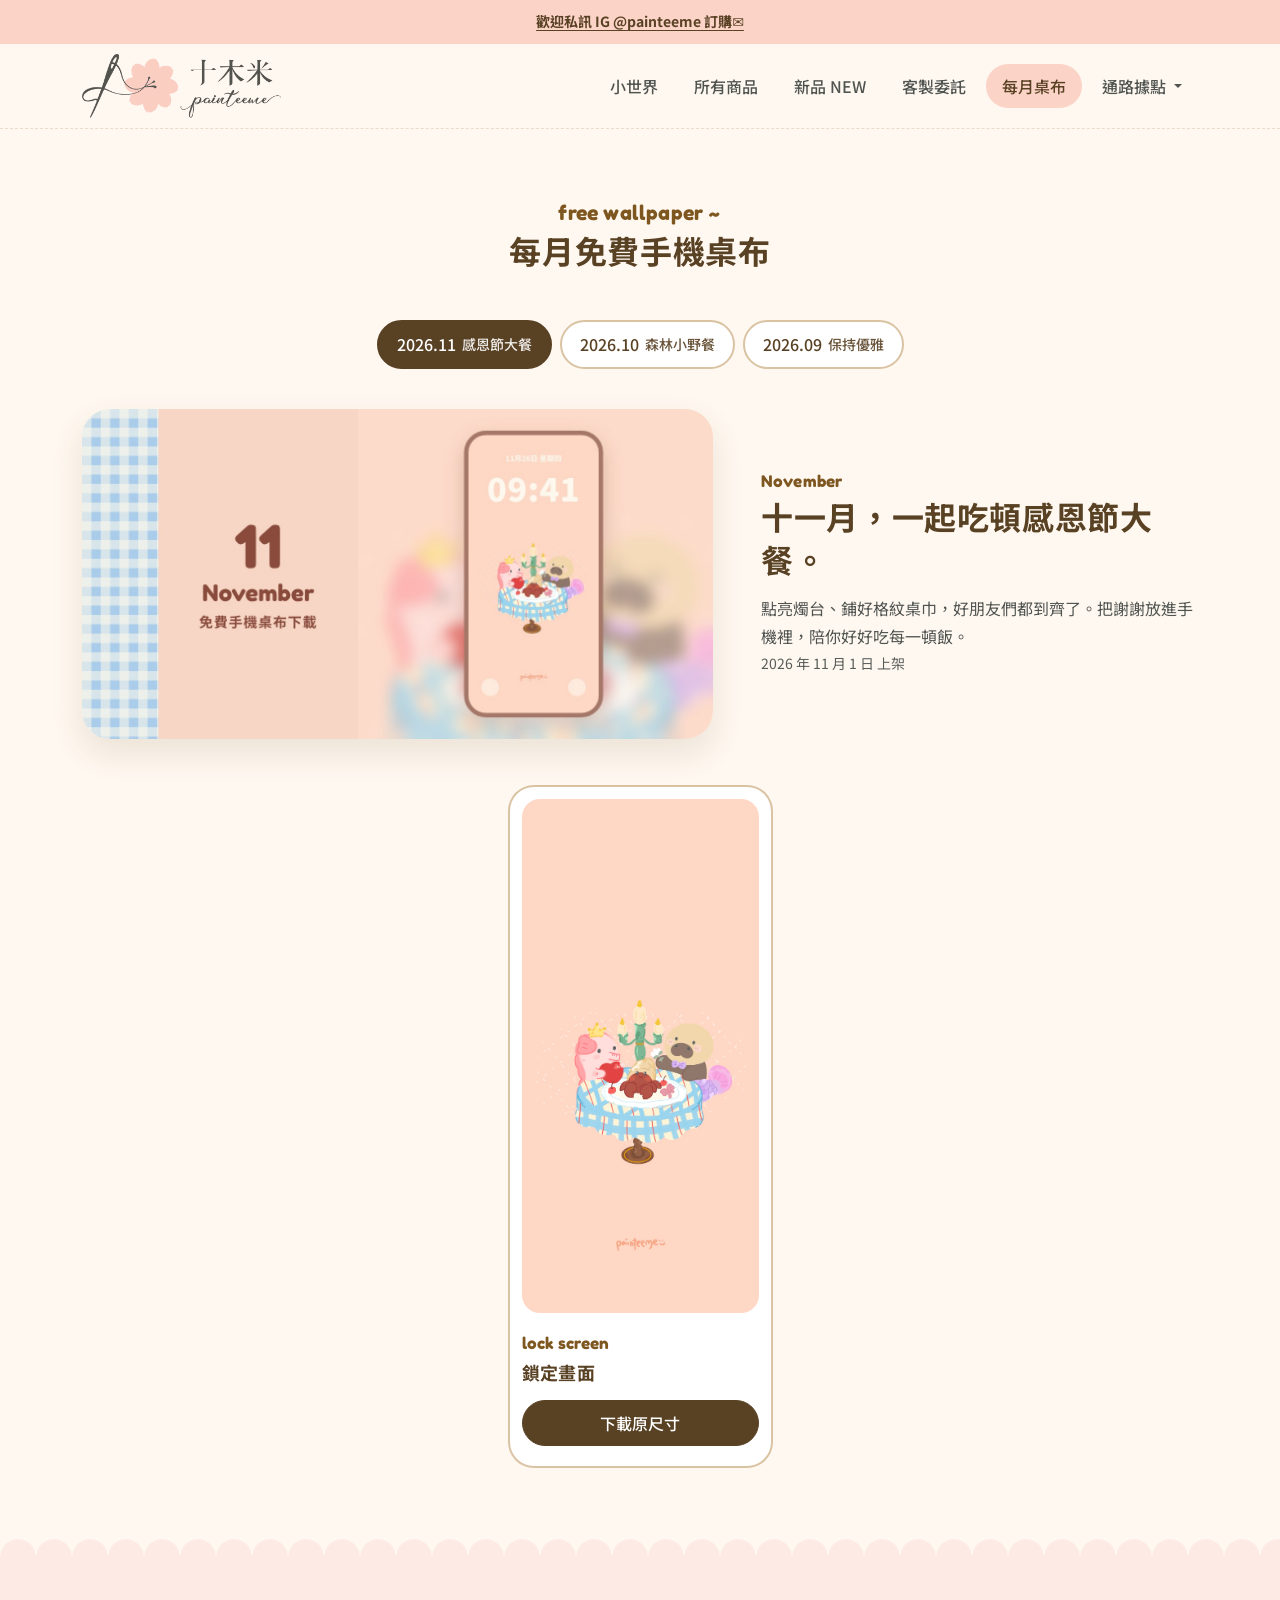
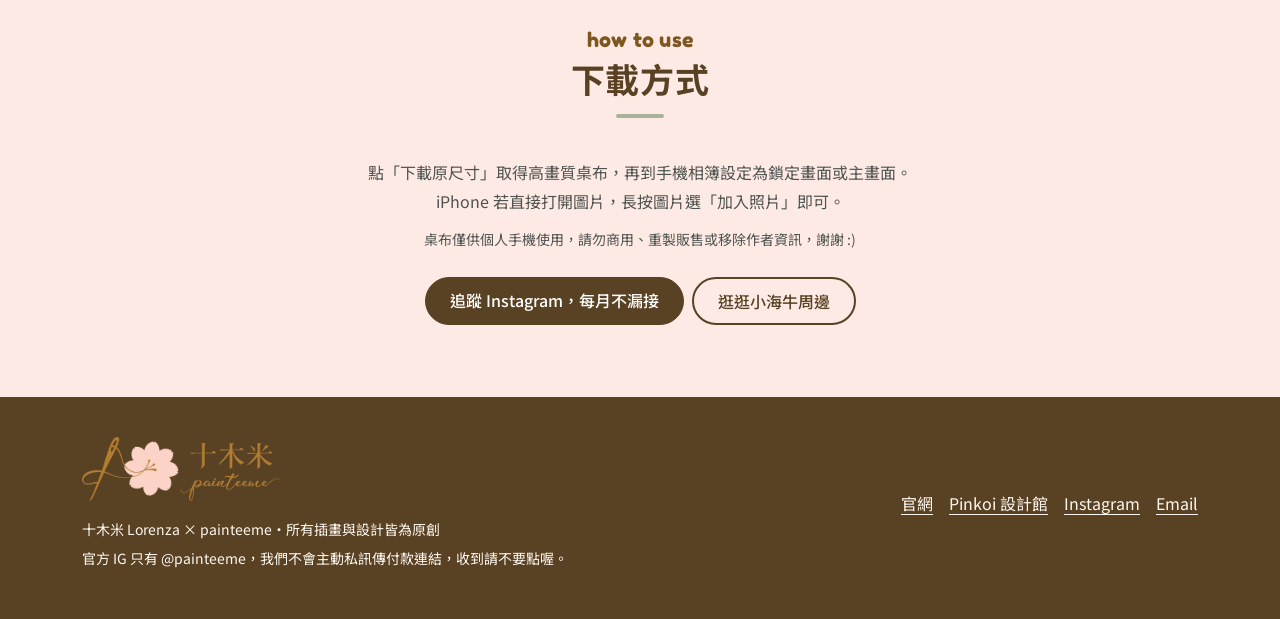
==== commit 8901f979: "頁尾改用十木米 painteeme dark 版 logo（與官網相同） Co-Authored-By: Claude Opus 5.5 <noreply@anthropic.com> Claude-" ====
--- a/index.html
+++ b/index.html
@@ -23,7 +23,7 @@
   <link href="https://cdn.jsdelivr.net/npm/bootstrap@5.3.8/dist/css/bootstrap.min.css" rel="stylesheet" integrity="sha384-sRIl4kxILFvY47J16cr9ZwB07vP4J8+LH7qKQnuqkuIAvNWLzeN8tE5YBujZqJLB" crossorigin="anonymous">
   <!-- 跟官網共用的配色與選單樣式（從 odiliawang-site/public/assets 複製） -->
   <link rel="stylesheet" href="/assets/css/tokens.css?v=20261106">
-  <link rel="stylesheet" href="/assets/css/painteeme.css?v=20261106">
+  <link rel="stylesheet" href="/assets/css/painteeme.css?v=20261107">
   <!-- 桌布頁專用 -->
   <link rel="stylesheet" href="/style.css?v=20261106">
 </head>
@@ -172,7 +172,7 @@
 <footer class="pt-foot on-dark">
   <div class="container d-flex flex-column flex-md-row justify-content-between gap-3 align-items-md-center">
     <div>
-      <p class="script sign mb-1">painteeme:)</p>
+      <p class="foot-logo mb-3"><img src="/assets/img/logo-footer.png" alt="十木米 painteeme" width="480" height="154" loading="lazy"></p>
       <p class="small mb-1">十木米 Lorenza × painteeme・所有插畫與設計皆為原創</p>
       <p class="small mb-0">官方 IG 只有 @painteeme，我們不會主動私訊傳付款連結，收到請不要點喔。</p>
     </div>
--- a/assets/css/painteeme.css
+++ b/assets/css/painteeme.css
@@ -131,7 +131,7 @@
 
 /* ---------- 頁尾 ---------- */
 .pt-foot { background: var(--pt-dark); color: var(--pt-ivory); padding: 2.5rem 0 3rem; }
-.pt-foot .sign { line-height: 1.4; font-size: 1.75rem; color: var(--pt-blush); }   /* 大字，嫩粉在深咖啡上 6.9 */
+.pt-foot .foot-logo img { display: block; height: 64px; width: auto; }   /* 跟官網頁尾同一個 dark 版 logo */
 .pt-foot a { color: var(--pt-ivory); text-underline-offset: 4px; }
 .pt-foot a:hover { color: var(--pt-blush); }
 
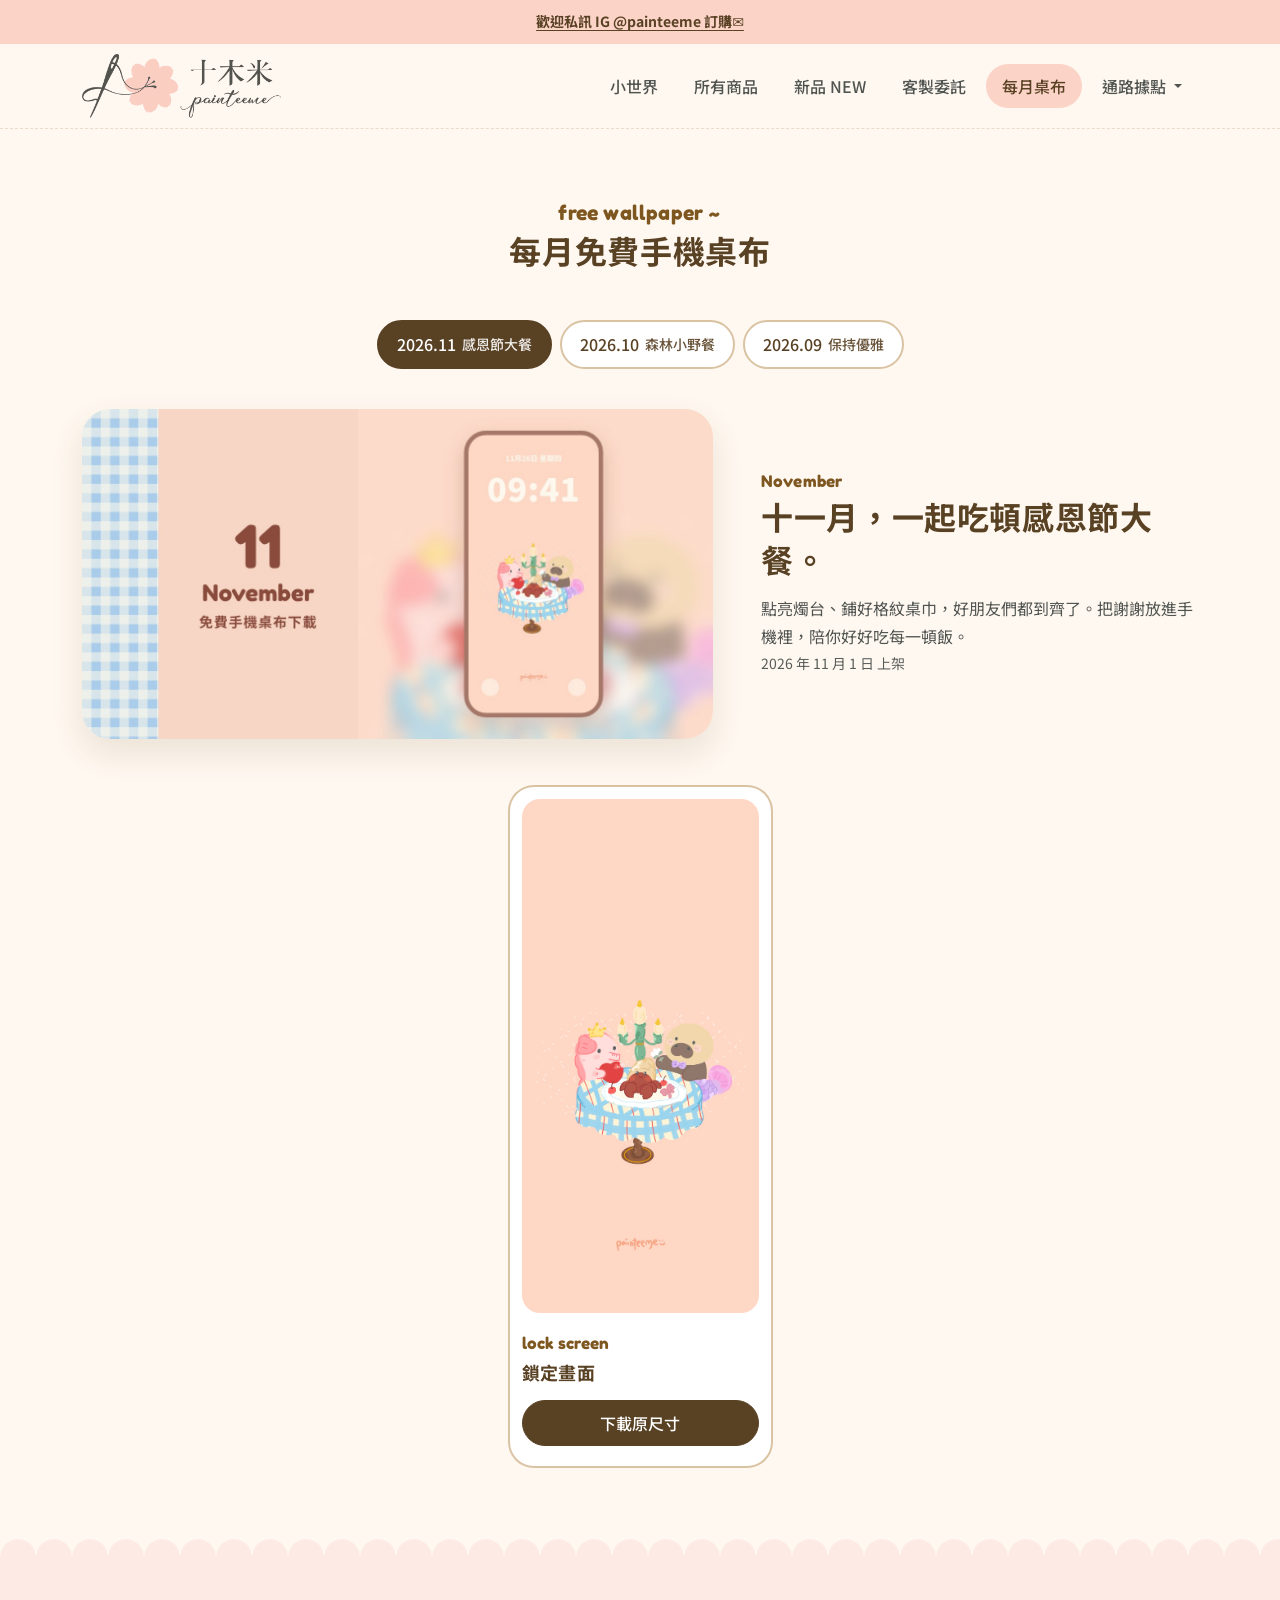
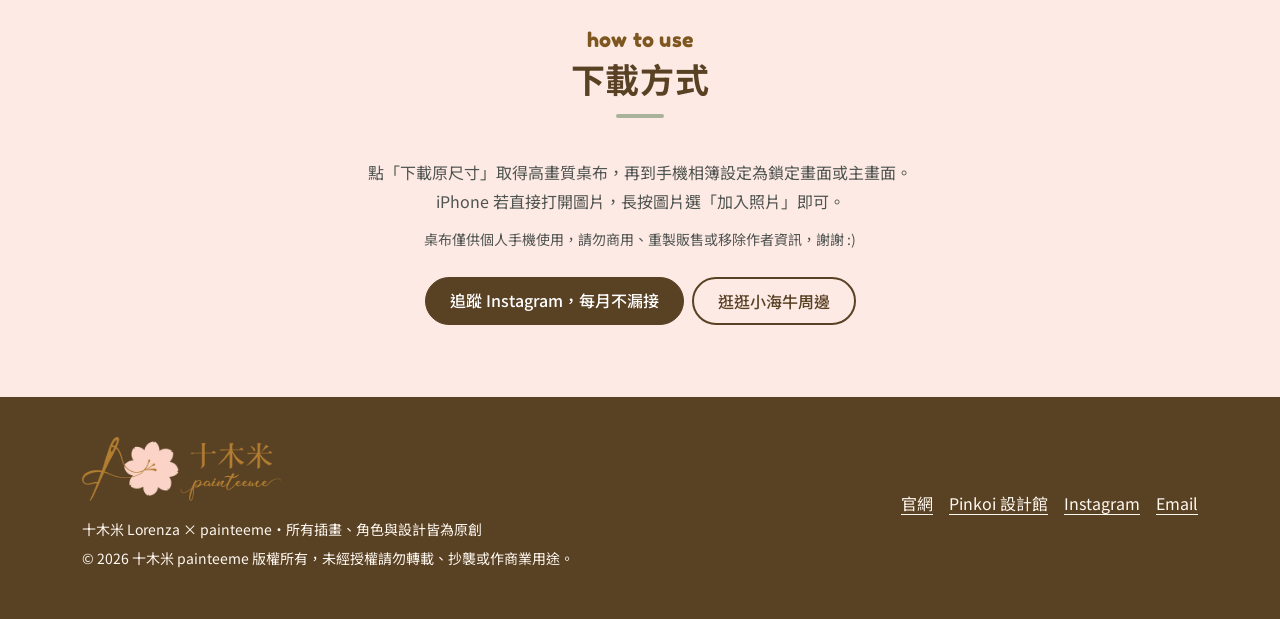
==== commit 187655c6: "頁尾改為版權聲明，移除 IG 付款連結提醒 Co-Authored-By: Claude Opus 5.5 <noreply@anthropic.com> Claude-Session: https:" ====
--- a/index.html
+++ b/index.html
@@ -173,8 +173,8 @@
   <div class="container d-flex flex-column flex-md-row justify-content-between gap-3 align-items-md-center">
     <div>
       <p class="foot-logo mb-3"><img src="/assets/img/logo-footer.png" alt="十木米 painteeme" width="480" height="154" loading="lazy"></p>
-      <p class="small mb-1">十木米 Lorenza × painteeme・所有插畫與設計皆為原創</p>
-      <p class="small mb-0">官方 IG 只有 @painteeme，我們不會主動私訊傳付款連結，收到請不要點喔。</p>
+      <p class="small mb-1">十木米 Lorenza × painteeme・所有插畫、角色與設計皆為原創</p>
+      <p class="small mb-0">© 2026 十木米 painteeme 版權所有，未經授權請勿轉載、抄襲或作商業用途。</p>
     </div>
     <ul class="list-unstyled d-flex flex-wrap gap-3 mb-0" aria-label="外部連結">
       <li><a href="https://www.odiliawang.com/painteeme/">官網</a></li>
